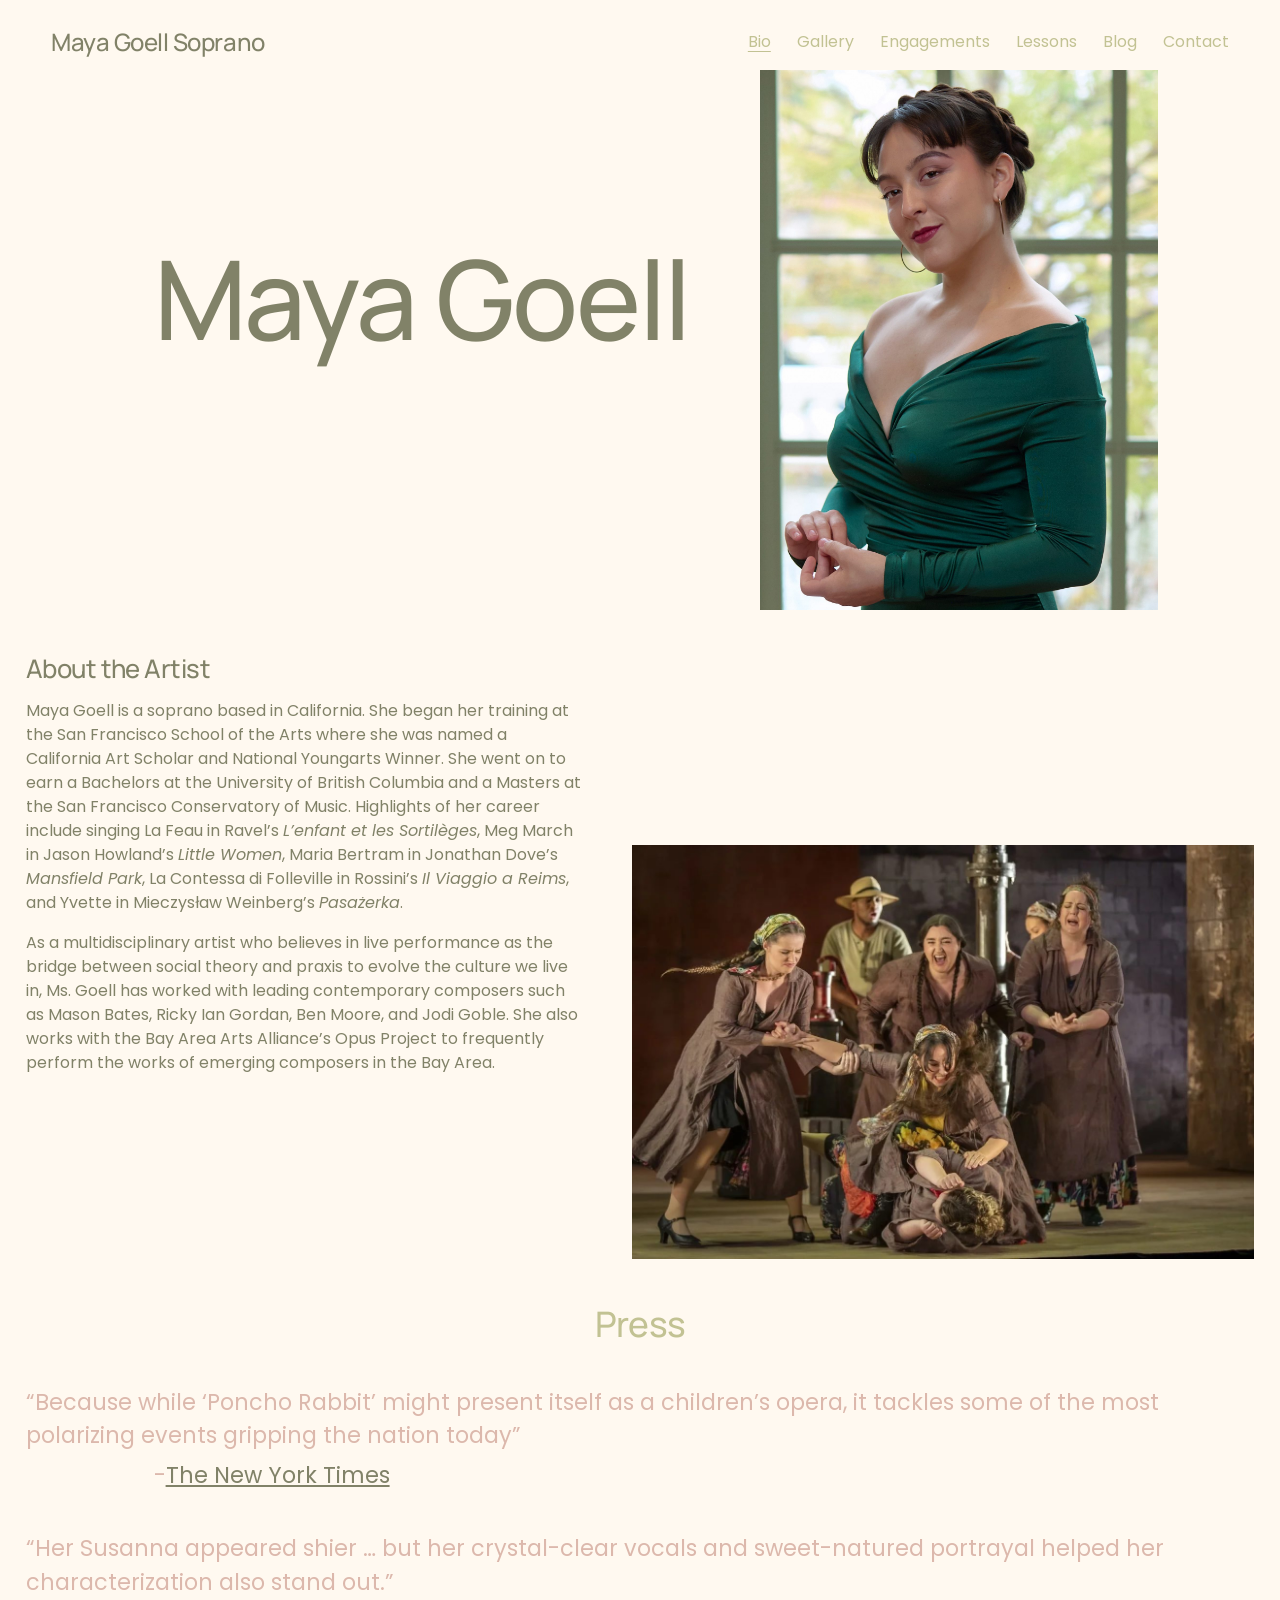
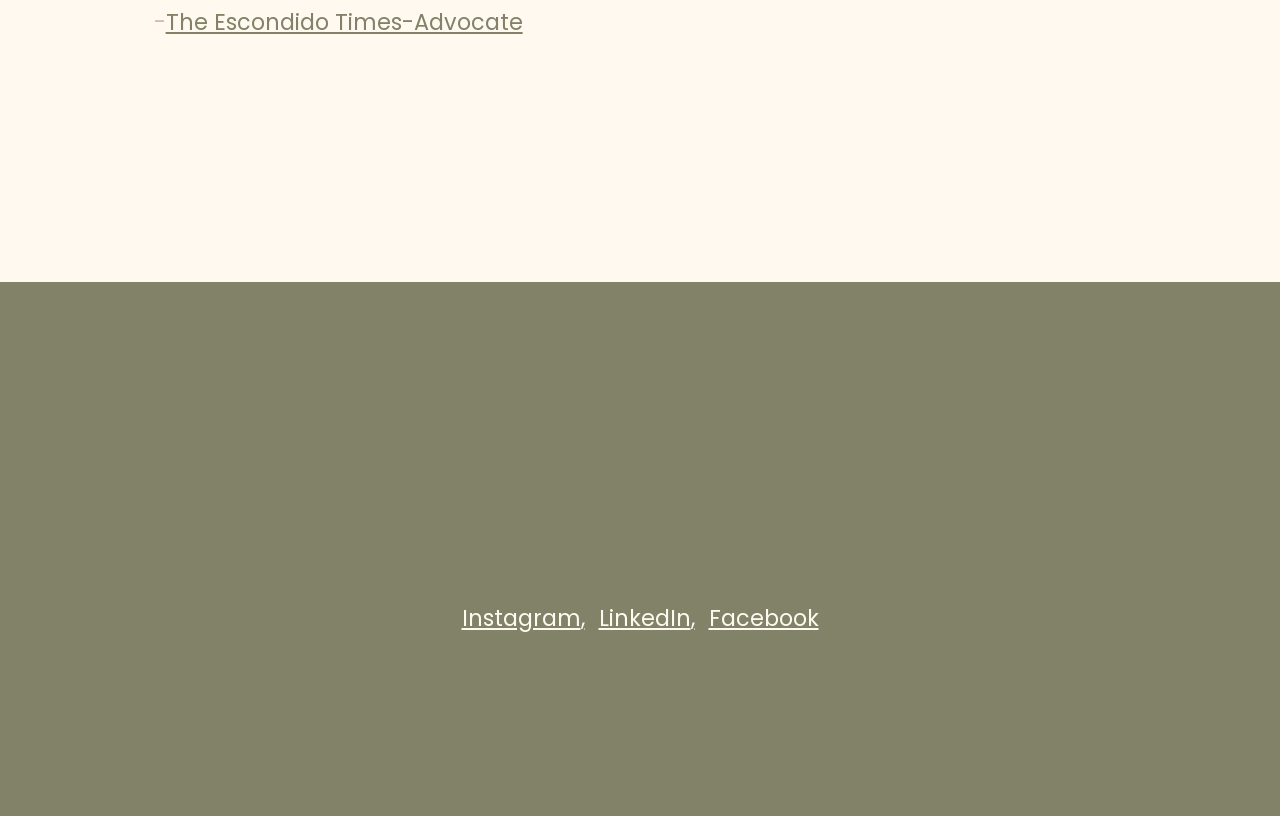
==== index.html @ 42eb92b5 "Round 5: cache-buster 1794764981 (gallery: original YouTube embed form)" ====
<!DOCTYPE html>
<html lang="en">
<head>
<meta charset="utf-8">
<meta name="viewport" content="width=device-width, initial-scale=1">
<title>Maya Goell Soprano</title>
<!-- The ?t= number is a cache-buster: bump it on every publish so
     browsers fetch the fresh stylesheet instead of a stale copy. -->
<link rel="preconnect" href="https://fonts.googleapis.com">
<link rel="preconnect" href="https://fonts.gstatic.com" crossorigin>
<link href="https://fonts.googleapis.com/css2?family=Manrope:wght@500;700&family=Poppins:wght@400;500;700&display=swap" rel="stylesheet">
<!-- Animations, step one of two: this script runs before
     anything on the page paints and flags the page as
     "JavaScript is on". That flag is what lets style.css start
     the .reveal blocks hidden (see the Motion section there);
     without JavaScript the flag never appears and every block
     simply shows, so nothing can be left invisible. Step two
     is animations.js, loaded below, which watches the blocks
     and reveals each as it scrolls into view. The setTimeout
     is a safety net: if animations.js ever fails to load, the
     flag comes back off and the page shows plainly instead of
     staying hidden. -->
<script>
document.documentElement.classList.add("js-reveal");
setTimeout(function () {
  if (!window.mayaRevealReady) {
    document.documentElement.classList.remove("js-reveal");
  }
}, 2000);
</script>
<link rel="stylesheet" href="style.css?t=1794764981">
<script src="animations.js?t=1794764981" defer></script>
</head>
<body>

<!-- Header and nav are repeated in every page file on purpose:
     with plain static hosting there is no template engine, and
     copy-paste keeps the site build-free and easy to read. -->
<!-- The hdr-bold class marks the pages whose header on the
     original carries its "white-bold" theme: on those pages
     the nav links are the theme's pale sage while the title
     stays olive. style.css keys the sage nav off this class;
     see "Header colors, per page" there for the theme values
     quoted from the original's own stylesheet. -->
<header class="hdr-bold">
  <div class="site-title"><a href="index.html">Maya Goell Soprano</a></div>
  <!-- Mobile menu button: only shown with JavaScript on, at
       phone widths (see "Mobile navigation" in style.css). -->
  <button type="button" class="nav-toggle" aria-expanded="false" aria-label="Menu">
    <span></span><span></span><span></span>
  </button>
  <nav>
    <a href="index.html" class="active">Bio</a>
    <a href="gallery.html">Gallery</a>
    <a href="engagements.html">Engagements</a>
    <a href="lessons.html">Lessons</a>
    <a href="blog.html">Blog</a>
    <a href="contact.html">Contact</a>
  </nav>
</header>

<main class="wrap page-bio">

  <!-- Hero, arranged like the original: the name very large on
       ONE line at desktop width, centered in the left column,
       the portrait at the right. There is deliberately no
       <br> in the name: the original renders it on one line,
       and on narrow screens it wraps on its own. -->
  <div class="side-by-side bio-hero reveal">
    <h1 class="hero-name side-main">Maya Goell</h1>
    <img class="side-photo" src="assets/img/headshot-park.jpg" alt="Maya Goell">
  </div>

  <!-- About, also side by side like the original: bio text in
       the left column, the stage photo in the right column. -->
  <h2 class="about-heading reveal">About the Artist</h2>
  <!-- .about-row carries this row's measured proportions from
       style.css: a narrower text column and a wider photo
       than the shared side-by-side layout gives. -->
  <div class="side-by-side about-row">
    <div class="side-main about-text">
      <p class="reveal">Maya Goell is a soprano based in California. She began her training at the San Francisco School of the Arts where she was named a California Art Scholar and National Youngarts Winner. She went on to earn a Bachelors at the University of British Columbia and a Masters at the San Francisco Conservatory of Music. Highlights of her career include singing La Feau in Ravel&rsquo;s <em>L&rsquo;enfant et les Sortil&egrave;ges</em>, Meg March in Jason Howland&rsquo;s <em>Little Women</em>, Maria Bertram in Jonathan Dove&rsquo;s <em>Mansfield Park</em>, La Contessa di Folleville in Rossini&rsquo;s <em>Il Viaggio a Reims</em>, and Yvette in Mieczys&#322;aw Weinberg&rsquo;s <em>Pasa&#380;erka</em>.</p>
      <p class="reveal">As a multidisciplinary artist who believes in live performance as the bridge between social theory and praxis to evolve the culture we live in, Ms. Goell has worked with leading contemporary composers such as Mason Bates, Ricky Ian Gordan, Ben Moore, and Jodi Goble. She also works with the Bay Area Arts Alliance&rsquo;s Opus Project to frequently perform the works of emerging composers in the Bay Area.</p>
    </div>
    <img class="side-photo about-photo reveal" src="assets/img/au-secours.jpg" alt="Maya Goell performing on stage">
  </div>

  <h2 class="press-heading reveal">Press</h2>

  <blockquote class="reveal">&ldquo;Because while &lsquo;Poncho Rabbit&rsquo; might present itself as a children&rsquo;s opera, it tackles some of the most polarizing events gripping the nation today&rdquo;</blockquote>
  <!-- The attributions on the original start with a plain
       hyphen, no space (checked in its markup: "-The New York
       Times"), and sit indented past the quote; the indent is
       the .press-source margin in style.css. -->
  <p class="press-source reveal">-<a href="https://www.nytimes.com/2026/02/02/arts/music/pancho-rabbit-and-the-coyote-children-opera.html">The New York Times</a></p>

  <blockquote class="reveal">&ldquo;Her Susanna appeared shier &hellip; but her crystal-clear vocals and sweet-natured portrayal helped her characterization also stand out.&rdquo;</blockquote>
  <p class="press-source reveal">-<a href="https://www.times-advocate.com/articles/the-marriage-of-figaro-a-review/">The Escondido Times-Advocate</a></p>

</main>

<footer>
  <a href="https://www.instagram.com/maya_goell_/">Instagram</a>
  <a href="https://www.linkedin.com/company/squarespace">LinkedIn</a>
  <a href="https://www.facebook.com/maya.goell">Facebook</a>
</footer>

</body>
</html>
---- style.css ----
/* ============================================================
   Maya Goell Soprano - one shared stylesheet for every page.
   Plain CSS only: no frameworks, no build step. Edit a rule
   here and it changes on all pages at once, which is WHY all
   styling lives in this single file instead of per-page.

   The look is matched to the original Squarespace site:
   same two fonts (Manrope for headings, Poppins for text),
   same warm cream background, same muted olive for headings
   and links, same soft peach for body text, and an olive
   footer band. The exact colors were read from the original
   site's own palette settings, so this file uses those same
   values instead of close guesses.
   ============================================================ */

/* Simple reset so spacing behaves the same in every browser. */
* { margin: 0; padding: 0; box-sizing: border-box; }

body {
  /* Poppins is the original site's text font, regular weight,
     with its 1.5 line height. */
  font-family: "Poppins", Helvetica, Arial, sans-serif;
  font-weight: 400;
  line-height: 1.5;
  /* The original's palette names this soft peach as its "black",
     so body text really is peach on cream over there. We use the
     same pairing so the remake feels like the same site. */
  color: #DCB8AC;
  /* Warm cream, the original site's background color. */
  background: #FFF9F0;
}

/* Page column: the original is a wide, airy layout. Measured
   on the rendered original at desktop width, its content
   starts about 222px from the left edge and the inner column
   runs about 1470px wide, so the column here is 1550px with a
   slim 2vw gutter inside it: at 1919px wide that lands the
   content's left edge at 222px, matching the measurement.
   (An earlier pass used 1450px with a 4vw gutter, which put
   the content about 80px too far right.) On small screens the
   gutter goes back up so text never hugs the edge. */
.wrap { max-width: 1550px; margin: 0 auto; padding: 0 2vw; }
@media (max-width: 800px) {
  .wrap { padding: 0 5vw; }
}

/* ---------- Header / navigation ---------- */
/* The original header is a full-width bar: site title on the
   left, navigation on the right, cream background. It stays
   pinned to the top of the screen when scrolling, which is
   what position: sticky gives us here in plain CSS. */
header {
  position: sticky;
  top: 0;
  z-index: 10;
  display: flex;
  align-items: center;
  justify-content: space-between;
  flex-wrap: wrap;
  gap: 10px 24px;
  padding: 24px 4vw;
  background: #FFF9F0;
  /* No shadow and no border under the bar: the original's
     header sits flat on the page (a round-4 comparison caught
     the faint shadow line this rule used to draw and flagged
     it as a difference). The background still eases as the
     header settles into its solid bar on scroll (see "Header
     colors, per page" below and the Motion section at the
     bottom), and the vertical padding eases too, because the
     scrolled bar is a little shorter than the at-top one. */
  transition: background-color 0.3s ease, padding 0.3s ease;
}

.site-title {
  /* Site title uses the heading font on the original too,
     at 1.5rem in the accent olive. */
  font-family: "Manrope", Helvetica, Arial, sans-serif;
  font-weight: 500;
  font-size: 1.5rem;
  letter-spacing: -0.02em;
}
.site-title a {
  color: #818268;
  text-decoration: none;
  /* Eases between the header's states (over the Contact
     photo, into that page's pink scrolled bar) instead of
     snapping; see "Header colors, per page" further down. */
  transition: color 0.3s ease;
}

nav { display: flex; flex-wrap: wrap; gap: 6px 26px; }
nav a {
  color: #818268;
  text-decoration: none;
  font-size: 1rem;
  /* Gentle color ease on hover, like the original's soft
     transitions (see the Motion section at the bottom). */
  transition: color 0.25s ease;
}
/* The original underlines the nav item for the page you are on,
   so the .active link in each page's nav gets the underline. */
nav a:hover, nav a.active { text-decoration: underline; text-underline-offset: 4px; }
nav a:hover { color: #6F6E57; }

/* ---------- Mobile navigation ----------
   The original is Squarespace 7.1, which collapses its nav
   behind a hamburger button at phone widths. Ours does the
   same below 800px, in the site's usual pattern: the motion
   is a CSS transition and JavaScript (animations.js) only
   flips a class. The details that matter:
   - The button is shown ONLY under .js-reveal, the flag the
     head script sets when JavaScript is running. With
     JavaScript off there is no dead button, and the hidden
     state below never applies either, so the nav simply
     shows its links stacked under the title (the header's
     flex-wrap already does that) instead of hiding them
     behind a button that cannot work.
   - The closed panel is max-height: 0 with visibility:
     hidden, not display: none, so opening and closing can
     actually transition, and the hidden links stay out of
     the tab order while closed.
   - The header's row gap is zeroed at this width so the
     closed (zero-height) panel leaves no phantom gap under
     the title; the open panel makes its own air with padding. */
.nav-toggle { display: none; }
@media (max-width: 800px) {
  header { row-gap: 0; }
  .js-reveal .nav-toggle {
    display: block;
    background: none;
    border: 0;
    cursor: pointer;
    padding: 8px;
  }
  /* The hamburger's three lines, drawn in the header's own
     text color: olive on the cream pages, cream over the
     Contact photo (and still cream on Contact's pink
     scrolled bar, where the title is white too). */
  .nav-toggle span {
    display: block;
    width: 26px;
    height: 2px;
    background: #818268;
    margin: 5px 0;
  }
  header.hdr-dark .nav-toggle span { background: #FFF9F0; }
  /* When the menu is open the three lines become an x, like
     the original's menu button: the outer lines slide to the
     middle line's place and rotate, the middle one fades.
     The spans are 2px tall with 5px margins, so their centers
     sit 7px apart; 7px is the slide that stacks them. */
  .nav-toggle span { transition: transform 0.3s ease, opacity 0.3s ease; }
  header.nav-open .nav-toggle span:nth-child(1) { transform: translateY(7px) rotate(45deg); }
  header.nav-open .nav-toggle span:nth-child(2) { opacity: 0; }
  header.nav-open .nav-toggle span:nth-child(3) { transform: translateY(-7px) rotate(-45deg); }
  .js-reveal header nav {
    flex-basis: 100%;
    flex-direction: column;
    flex-wrap: nowrap;
    gap: 14px;
    max-height: 0;
    overflow: hidden;
    opacity: 0;
    visibility: hidden;
    padding: 0 4px;
    transition: max-height 0.35s ease, opacity 0.3s ease,
      visibility 0.35s ease, padding 0.35s ease;
  }
  /* The open panel gets a solid background of its own: on the
     cream pages the header bar behind it may still be
     transparent (the .js-reveal start state), and on Contact
     the panel drops over the hero photo, where the original's
     menu is a solid dark overlay. Once Contact has scrolled,
     the panel matches its pink bar instead. */
  .js-reveal header.nav-open nav {
    max-height: 360px;
    opacity: 1;
    visibility: visible;
    padding: 16px 4px 12px;
    background: #FFF9F0;
    box-shadow: 0 10px 16px rgba(0, 0, 0, 0.10);
  }
  .js-reveal header.hdr-dark.nav-open nav { background: rgba(42, 20, 11, 0.96); box-shadow: none; }
  .js-reveal header.hdr-dark.scrolled.nav-open nav { background: #DCB8AC; }
}

/* ---------- General content ---------- */
main { padding: 56px 0 72px; }

/* Headings: Manrope medium, tight letter spacing, olive.
   Sizes are the original's own scale (H1 4rem down to H4 1.6rem). */
h1, h2, h3, h4 {
  font-family: "Manrope", Helvetica, Arial, sans-serif;
  font-weight: 500;
  letter-spacing: -0.02em;
  line-height: 1.2;
  color: #818268;
}
h1 { font-size: 4rem; margin-bottom: 24px; }
h2 { font-size: 2.8rem; margin: 44px 0 14px; }
h3 { font-size: 2.2rem; margin: 34px 0 10px; }
h4 { font-size: 1.6rem; margin: 26px 0 8px; }

/* On phones the original scales its headings down too;
   these smaller sizes keep the same proportions. (The
   classed headings whose sizes live in their own rules
   further down, post titles and card titles and the like,
   get their phone and tablet steps in the "Responsive type
   steps" section near the end of this file, placed after
   the rules they step down from, because at equal
   specificity the later rule wins.) */
@media (max-width: 640px) {
  h1 { font-size: 2.5rem; }
  h2 { font-size: 2rem; }
  h3 { font-size: 1.7rem; }
  h4 { font-size: 1.4rem; }
}

p { margin-bottom: 16px; }

/* Links inside text are the same olive as the headings,
   underlined so they read as links inside peach body text. */
a { color: #818268; }

img { max-width: 100%; height: auto; display: block; }

/* Big photo at the top of a page (headshot, lesson hero...). */
.hero-img { margin: 0 auto 32px; }

/* Centered lead line under a heading, like "Come see me do things!"
   On the original that line is a plain paragraph under the title:
   normal text size, in the peach body color, centered. */
.lede {
  text-align: center;
  font-size: 1rem;
  color: #DCB8AC;
  margin-bottom: 32px;
}

/* ---------- Side-by-side rows ---------- */
/* Several pages on the original put a photo and text next to
   each other instead of stacked (the Bio hero and About rows,
   the Lessons intro, the Contact row). One flex row class does
   all of them: text grows to fill, the photo keeps its width.
   On narrow screens the row stacks, photo after text. */
.side-by-side {
  display: flex;
  gap: 48px;
  align-items: flex-start;
  margin-bottom: 40px;
}
.side-by-side .side-main { flex: 1; }
.side-by-side .side-photo { flex: none; width: 42%; }
@media (max-width: 800px) {
  .side-by-side { flex-direction: column; }
  .side-by-side .side-photo { width: 100%; }
}

/* Bio page hero: the name at the left, the portrait at the
   right, as on the original. */
.bio-hero { align-items: center; }
/* The name on the original is "scaled text": its block in
   the fluid grid starts about 350px across a 1919px window
   and runs about 540px wide, and the text is scaled to fill
   that block on one line. Measured against the font itself,
   "Maya Goell" in Manrope reaches 540px at about 110px type,
   so 6.875rem is the size. The portrait there is about 398px
   wide, ending about 1598px across, and the name starts
   about 148px below the photo's top (a centered arrangement
   sat about 60px too low in a visual comparison). The
   desktop row below lands all three: the left padding puts
   the name's start at 350, space-between pushes the photo
   out to the right padding edge at 1598, and the name takes
   its 148px top margin. Fixed CSS cannot follow the
   original's fluid grid at every width, so this geometry is
   pinned at 1200px and wider; below that, the centered
   arrangement above carries on. */
.hero-name { font-size: 6.25rem; line-height: 1.2; margin: 0; text-align: center; }
.bio-hero .side-photo { width: 390px; }
@media (min-width: 1200px) {
  .bio-hero { align-items: flex-start; justify-content: space-between; padding: 0 96px 0 128px; }
  .bio-hero .hero-name { flex: none; font-size: 6.875rem; text-align: left; margin-top: 148px; }
  /* The photo rides 14px higher than the row's top edge: a
     round-4 comparison measured it starting about 14px lower
     on the page than the original's portrait (whose top sits
     about 70px down the window), while the name beside it
     already landed right, so the photo alone moves. */
  .bio-hero .side-photo { width: 398px; margin-top: -14px; }
}
/* On narrow screens the original wraps the name to two
   lines. The measure does it: at 3.5rem the full name is
   about 275px wide (again measured against the font), so a
   270px measure breaks it after "Maya", and each word (about
   136 and 129px) sits comfortably on its own line. */
@media (max-width: 800px) {
  .hero-name { font-size: 3.5rem; max-width: 270px; margin: 0 auto; }
  .bio-hero .side-photo { width: 100%; }
}

/* ---------- Press quotes on the Bio page ---------- */
/* On the original the press quotes are NOT display type: they
   are ordinary body text set one step larger, Poppins at
   1.4rem in the dusty rose body color, inside a left-aligned
   block like the rest of the page's text. Each attribution is
   another 1.4rem paragraph right under its quote: rose text,
   with the publication name as an inline link in the same
   paragraph. (An earlier pass set the quotes big, centered,
   and in the heading font; the fidelity pass measured the
   original's own Squarespace CSS and corrected that, so these
   rules now carry the measured values.) */
blockquote {
  font-family: "Poppins", Helvetica, Arial, sans-serif;
  font-weight: 400;
  font-size: 1.4rem;
  line-height: 1.5;
  color: #DCB8AC;
  text-align: left;
  margin: 40px 0 6px;
}
.press-source { font-size: 1.4rem; color: #DCB8AC; text-align: left; margin-bottom: 32px; }
/* On the rendered original each attribution is INDENTED well
   past its quote (the quote starts at the column's left edge,
   the attribution about 128px further right; in the original's
   markup the indent is literal spaces inside the text, which
   its pre-wrap setting renders). A left margin is the cleaner
   equivalent here. Desktop only: on a phone the indent would
   eat the line. */
@media (min-width: 801px) {
  .press-source { margin-left: 128px; }
}
/* The quote block itself is capped: on the rendered original
   the first quote's opening line ends about 1550px across a
   1919px window, about 1330px from the column's left edge,
   while uncapped ours ran about 100px wider and wrapped a
   word later. The cap gives the quotes the original's
   measure, so they wrap where it wraps. */
@media (min-width: 801px) {
  blockquote { max-width: 1330px; }
}

/* ---------- Gallery ---------- */
/* Centered page headings, like the original's "Photo Gallery"
   and "Video Gallery" section titles. */
.center { text-align: center; }

/* The original shows the photos large, in two columns, at
   their natural shapes (some portrait, some landscape): a
   masonry section, which places each next photo in whichever
   column is currently SHORTEST, so reading across the rows
   the photos stay in page order (1 and 2 across the top,
   then 3 and 4, and so on). An earlier pass used CSS columns
   here, which fill one column all the way down before
   starting the next: no photo was ever cropped (there is no
   crop anywhere in this layout), but the visual order came
   out scrambled against the original, whose 2nd photo sits
   beside the 1st, not at the top of a far column. Two
   explicit column containers fix the arrangement for good.
   The photos are near-equal in height (all about 1.5:1, one
   about 1.25:1), so a shortest-column masonry works out to
   a strict alternation: odd-numbered photos in the left
   column, even-numbered in the right, which is the
   distribution written into gallery.html. */
.gallery-grid {
  display: flex;
  gap: 20px;
  /* The original breathes between its heading and the photos:
     measured on the rendered page, the first photo row starts
     about 280px below the heading. 14.5vmax is that gap at
     desktop width, and it shrinks with the screen the way the
     original's own vmax section spacing does. A later
     comparison found the photos still sitting about 35px too
     high, so 35px rides on top of the vmax gap. */
  margin-top: calc(14.5vmax + 35px);
}
.gallery-col { flex: 1; }
.gallery-col img { width: 100%; margin-bottom: 20px; }
/* On phones and small tablets the two columns stack into
   one, and the photos read in the original's own 1-to-12
   order there too. The trick: at this width the column
   wrappers become display: contents, which dissolves them
   as boxes, so the twelve photos become direct flex items
   of the one-column grid; each photo carries its true
   position in an --o custom property written in
   gallery.html, and the order rule below deals them back
   into sequence. Desktop never sees any of this (the
   wrappers are real columns there and order has nothing to
   act on). The photos' bottom margins switch off in the
   stack because the grid's own 20px gap takes over the
   spacing; leaving both would double it. The breakpoint is
   768px, the original's own stacking width, so a tablet
   there shows the single column like the original instead
   of the two shrunken desktop columns. */
@media (max-width: 768px) {
  .gallery-grid { flex-direction: column; }
  .gallery-col { display: contents; }
  .gallery-grid img { order: var(--o, 0); margin-bottom: 0; }
}

/* The Gallery page clips horizontal overflow at the page
   level. WHY: the video row below breaks out to 100vw, and
   100vw includes the width of a classic scrollbar, so on
   systems that have one the row reaches a few pixels past
   the layout edge and the page grows a horizontal scrollbar
   (only this page has a 100vw element, so only it showed
   one). overflow-x: clip trims that sliver without creating
   a scroll container of its own, which, unlike hidden, does
   not break the sticky header. The class is on this page's
   <html> and <body>; other pages do not carry it. */
html.gallery-page, body.gallery-page { overflow-x: clip; }

/* The two performance videos sit side by side under the
   photos, and on the original they run EDGE TO EDGE, the full
   width of the window (about 940px each at desktop), not
   inside the content column. The width/margin pair below is
   the standard breakout: stretch the row to the window's full
   width, then pull it back by half the difference so it stays
   centered on the column it broke out of. The bottom margin
   leaves the original's roughly 140px of cream between the
   videos and the footer (7vmax at desktop width). The top
   margin is the same kind of air at the other end: on the
   original about 140px of cream sits between the "Video
   Gallery" heading and the videos, where ours left only
   the heading's own small bottom margin, about 25px
   (round-5 comparison), so 115px rides on top of it. */
.video-grid {
  display: grid;
  grid-template-columns: 1fr 1fr;
  gap: 20px;
  width: 100vw;
  margin-left: calc(50% - 50vw);
  margin-top: 115px;
  margin-bottom: 7vmax;
}
@media (max-width: 768px) {
  .video-grid { grid-template-columns: 1fr; }
}
/* Each video sits in a frame with the shape the original
   RENDERS: a round-4 comparison measured the original's
   videos at about 948 by 536px on the page, true 16:9 with
   the ordinary YouTube player inside, so the frame is 16/9
   and the iframe simply fills it. (An earlier pass set the
   frame to 940/355 and center-cropped the picture, trusting
   the original's markup grid areas over its rendered page;
   the rendered page won, as it keeps doing.) The .reveal
   class sits on the frame, not the iframe, so the reveal's
   transform never fights the iframe's own layout. */
.video-frame { position: relative; aspect-ratio: 16 / 9; }
.video-frame iframe {
  position: absolute;
  inset: 0;
  width: 100%;
  height: 100%;
  border: 0;
}

/* ---------- Blog ---------- */
/* The Blog landing page is an index of cards, like the original:
   featured photo at the left (about 550px), then the date, the
   title in dusty rose, and an underlined Read More link. */
.blog-card {
  display: flex;
  gap: 40px;
  /* The original centers the text vertically against the photo. */
  align-items: center;
  margin-bottom: 56px;
}
/* On the rendered original the card's text starts about
   895px across a 1919px window, with the photo starting at
   about 260 (see the page inset below): a gap of about 80px.
   (An earlier pass used 110px, read from the original's grid;
   the rendered measurement wins.) The text column also gets
   its measure here: at the original's title size, the first
   card's title is about 593px of type and the second card's
   title plus " [Summer" is about 728px (both measured
   against the font), so a 640px cap keeps the first title on
   one line while the second still wraps after "More",
   exactly as the original's does. */
@media (min-width: 801px) {
  .blog-card { gap: 80px; }
  .blog-card > div { max-width: 640px; }
}
/* The blog index keeps its own left inset on the original:
   the card photos start about 260px across a 1919px window,
   inside the site-wide 222px edge, and the first card sits
   about 20px lower than the shared column's top. A page
   class on <main> carries both; its selector outranks .wrap,
   which would otherwise win the padding. */
@media (min-width: 801px) {
  main.page-blog { padding-left: calc(2vw + 38px); padding-top: 20px; }
}
/* The photo is wrapped in a link, and the LINK is the flex
   item, not the photo: without flex: none on it, the link
   shrinks to make room for a long title and takes the photo
   down with it (the second card's photo rendered narrower
   than the first for exactly this reason). Pinning the link
   keeps both card photos the same width. */
.blog-card > a { flex: none; }
/* Both cards' text blocks are left-aligned on the original;
   saying so outright keeps a stray inherited alignment from
   ever centering one of them. */
.blog-card > div { text-align: left; }
/* The original crops each card photo to a square (its blog
   setting is a 1:1 image shape), whatever the photo's own shape,
   so aspect-ratio plus object-fit cover does the same crop here.
   555px is the width the rendered original shows. */
.blog-card img { flex: none; width: 555px; aspect-ratio: 1 / 1; object-fit: cover; }
/* The date line on the original is the peach body color, not
   olive: its blog settings color the date line as plain text. */
.blog-card .card-date { color: #DCB8AC; margin-bottom: 8px; }
/* Card titles take the original's FLUID size, not the flat
   desktop cap: its formula tops out at about 47.5px at
   desktop width for a heading of this size (the flat 2.8rem
   shared heading size is 44.8px), and a round-4 comparison
   caught the difference as titles ending about 40px early.
   At this size the first card's title still fits its line
   and the second still wraps after "More" (see the measure
   math in the card rules above). */
.blog-card .card-title { margin: 0 0 12px; font-size: 2.97rem; }
.blog-card .card-title a { color: #DCB8AC; text-decoration: none; }
/* Read More sits well below its title on the original, about
   50 to 60px under it, not the 20px the shared paragraph
   rhythm gives. The extra margin lives on the link itself
   (made inline-block so the margin counts), and because the
   card centers its text block against the photo, the taller
   block also lifts the date line the few pixels a round-4
   comparison found it low by. */
.blog-card .read-more { display: inline-block; text-decoration: underline; margin-top: 40px; }
@media (max-width: 800px) {
  .blog-card { flex-direction: column; }
  .blog-card img { width: 100%; }
}

/* A single post on its own page. The original sets a post in
   a column about 900px wide at desktop (a round-4 comparison
   measured its text running about 500 to 1400px across a
   1919px window, where our earlier 60% measure ran about 30
   to 50px narrower on each side), centered, with the text
   itself centered too; the title and the date/author line
   use the peach body color there, not olive. On the RENDERED
   original the date/author line sits ABOVE the title (a
   round-5 comparison caught ours sitting below it, which
   also floated the title some 85px too high on the page;
   the original's markup order says otherwise, and rendered
   wins). The spacing below reproduces the rendered stack:
   the post starts a little lower (the 48px top margin),
   the date line sits close above the title (14px), and a
   wide gap of about 88px follows the title before the body.
   The post title is a full fluid heading: about 68.5px at
   desktop width by the original's formula, not the flat
   64px of the shared h1. Section heads inside a post are
   bold text, not headings: in the Fall post each stands on
   its own centered line above its paragraph (a <br> pair
   does that in the page), in the Summer post they stand
   alone as their own paragraphs. */
.post { width: 900px; max-width: 100%; margin: 48px auto 64px; text-align: center; }
@media (max-width: 800px) {
  .post { width: auto; }
}
.post h1 { color: #DCB8AC; font-size: 4.28rem; margin-bottom: 88px; }
.post-date { color: #DCB8AC; text-align: center; margin-bottom: 14px; }
/* The Summer 2026 post is written entirely in the accent olive
   on the original (every paragraph carries that color), unlike
   the Fall post's peach. This class carries that one-off. */
.post-accent { color: #818268; }
.post img { margin: 24px auto; }
/* The Fall post's Figaro photo hangs well below the text
   above it on the original, about 100px of air where the
   shared 24px rhythm leaves about 25px (round-5
   comparison). The class is on that one photo only; the
   Summer post's photo keeps the shared rhythm, which the
   same comparison left alone. */
.post img.img-gap { margin-top: 100px; }

/* A paragraph inside a post that stays left-aligned while
   the rest of the post centers: the Summer post's two
   outbound links sit in paragraphs like this on the
   original, plain underlined text links (not buttons), at
   the column's left edge. */
.post-link-left { text-align: left; }

/* The author line at the foot of a post: on the original a
   small round avatar (her Squarespace account picture, a
   blue tile with a white M, served at 50px in a circle)
   sits at the post column's left edge with her name under
   it, the whole thing linking to her author archive; here
   it links to the blog index, our equivalent. The block
   keeps the peach color even inside the Summer post, whose
   paragraphs are olive: on the original the author block
   sits outside the colored text and keeps the plain color. */
.post-author { text-align: left; margin: 48px 0 8px; color: #DCB8AC; }
.post-author a {
  display: inline-flex;
  flex-direction: column;
  align-items: flex-start;
  gap: 16px;
  text-decoration: none;
  color: #DCB8AC;
  font-size: 0.9rem;
}
.post .post-author-avatar {
  width: 50px;
  height: 50px;
  border-radius: 50%;
  margin: 0;
}

/* The two post pages clip horizontal overflow at the page
   level, for the same reason the Gallery page does (see
   its rule above): the pagination row below breaks out to
   100vw, and 100vw includes a classic scrollbar's width.
   The class is on these pages' <html> and <body>. */
html.post-page, body.post-page { overflow-x: clip; }

/* At the foot of a post the original shows the other post's
   title as a big link (its prev/next pagination), aligned
   to the side it points: the next post's link hugs the
   right edge with its arrow after the title, the previous
   post's hugs the left with the arrow first. The row spans
   nearly the whole WINDOW on the original, not the post
   column and not even the content column: a round-5
   comparison measured the Fall next link ending about
   1850px across a 1919px window and the Summer previous
   link starting about 40px, where ours, sitting in the
   shared column, stopped some 180px short on each side.
   So the row uses the same breakout as the Gallery videos
   (stretch to 100vw, pull back by half the difference),
   with side padding standing in for the original's small
   insets from the window's edges. */
.post-pagination {
  text-align: center;
  margin: 8px 0 64px;
  width: 100vw;
  margin-left: calc(50% - 50vw);
  padding: 0 55px;
}
.post-pagination.pagination-next { text-align: right; }
.post-pagination.pagination-prev { text-align: left; }
.post-pagination .pag-arrow { font-style: normal; }
.post-pagination.pagination-next .pag-arrow { margin-left: 18px; }
.post-pagination.pagination-prev .pag-arrow { margin-right: 18px; }
.post-pagination a {
  font-family: "Manrope", Helvetica, Arial, sans-serif;
  font-weight: 500;
  font-size: 2.8rem;
  letter-spacing: -0.02em;
  color: #DCB8AC;
  text-decoration: none;
}

/* ---------- Lessons FAQ ---------- */
/* On the original the FAQ heading and its questions are small:
   the questions are ordinary text size, just bold, not big
   headings. */
/* The FAQ heading on the original is its smallest heading size
   (1.6rem) set bold; the questions AND the answers are all in
   the accent olive there, so the .faq wrapper colors the whole
   block olive and the answers inherit it. */
.faq-heading { font-size: 1.6rem; font-weight: 700; }
.faq { color: #818268; }
.faq-q { font-weight: 700; color: #818268; margin: 20px 0 6px; }
/* The FAQ column is narrower than the page on the original:
   its answers end about 1540px across a 1919px window where
   the block starts at this page's 285px inset, a measure of
   about 1255px. Uncapped, ours ran the full column width and
   the long answers stretched past even that. (A round-4 pass
   capped the column at 955px, trusting a reading that put
   the answers' end at 1240px; the round-5 comparison
   measured the rendered original's answers ending at about
   1540px, so the cap is 1255px now. Rendered wins.) */
@media (min-width: 801px) {
  .faq { max-width: 1255px; }
}

/* ---------- Contact hero ---------- */
/* The Contact page opens with the opera-house photo running
   edge to edge, with the heading and intro text laid over it
   in white, as on the original. The page's <main> drops its
   top padding (the .flush-top class) so the photo touches the
   header bar. */
.flush-top { padding-top: 0; }
.contact-hero {
  position: relative;
  margin-bottom: 56px;
  /* The photo's own average tone, as a fallback background.
     WHY: the heading over this photo is white and the header
     above it is cream text; if the photo is ever slow, blocked
     or still fading in, a bare section would show the page's
     cream through and both texts would vanish into it (a
     visual comparison caught exactly that). With the dark
     tone behind it, the section always reads as a dark band
     and the white text stays legible, photo or no photo. */
  background: #2A140B;
}
.contact-hero img { width: 100%; height: 480px; object-fit: cover; }
.contact-hero-text {
  position: absolute;
  inset: 0;
  display: flex;
  flex-direction: column;
  align-items: center;
  justify-content: center;
  text-align: center;
  padding: 0 20px;
  /* A soft shadow keeps the white text readable over the photo. */
  text-shadow: 0 1px 12px rgba(0, 0, 0, 0.45);
}
.contact-hero-text h1 { color: #FFF9F0; margin-bottom: 12px; }
.contact-hero-text p { color: #FFF9F0; max-width: 640px; }
/* At desktop width the original's hero text is bigger and
   sits lower than the centered arrangement above. Its
   heading is a full fluid h1: the original's fluid formula
   caps it at about 70px at 1919px wide. Its intro line is
   the original's "large text" style (about 23px there) in a
   block about 1248px wide, where the line wraps after
   "hear": at 23px the text up to "hear" measures about
   1170px and the next word would carry it past the block,
   so the measure here is 1200px, the width that reproduces
   that wrap. And the whole block sits lower than centered:
   at desktop width the text starts 225px down the 480px
   hero (215px got it close; a round-4 comparison found the
   heading still about 10px high and the last 10px were
   added). At tablet width the
   heading and intro step down toward the original's fluid
   sizes there (about 44px and 20px at 768px), keeping the
   wide measure so the intro wraps to the same few lines as
   the original's instead of the extra lines a 640px cap
   forced. */
@media (min-width: 801px) {
  .contact-hero-text { justify-content: flex-start; padding-top: 225px; }
  .contact-hero-text h1 { font-size: 4.375rem; }
  .contact-hero-text p { font-size: 1.45rem; max-width: 1200px; }
}
@media (min-width: 641px) and (max-width: 800px) {
  .contact-hero-text h1 { font-size: 2.75rem; }
  .contact-hero-text p { font-size: 1.23rem; max-width: 1200px; }
}

/* Buttons on the original are outline style: a thin (1px) olive
   border and olive text on transparent background, filling with
   olive on hover. Its button settings give the padding (1rem by
   1.3rem). The corners: the settings file claims a 6.4px radius,
   but the RENDERED buttons on the original (the Lessons trial
   button, the Contact submit) read near-sharp, and an earlier
   pass with 6.4px looked visibly rounder than the original
   side by side. Rendered wins over the settings value, so the
   radius here is a near-sharp 2px, applied to every button on
   the site so they all agree. */
.button {
  display: inline-block;
  border: 1px solid #818268;
  padding: 1rem 1.3rem;
  border-radius: 2px;
  color: #818268;
  text-decoration: none;
  margin: 6px 0 14px;
  /* The fill fades in on hover instead of snapping, matching
     the original's gentle hover feel. */
  transition: background-color 0.3s ease, color 0.3s ease;
}
.button:hover { background: #818268; color: #FFF9F0; }

/* ---------- Contact form ---------- */
/* The form sits at the right of the performance photo, where
   the social buttons used to be. Its fields copy the original
   Squarespace form: a small label above an underline-only
   input, no boxes. The form posts to the Cloudflare Worker in
   this repo's worker/ folder; see worker/README.md. */
.contact-form .form-field { margin-bottom: 22px; }
/* Labels on the original's form are the pale dusty rose body
   color, not the olive (an earlier pass had them olive, which
   read much darker than the original side by side). Required
   fields say so in the label text itself, "(required)" after
   the field name, which is Squarespace's own format; the text
   lives in contact.html, this rule is only the look. */
.contact-form label {
  display: block;
  font-size: 0.9rem;
  color: #DCB8AC;
  margin-bottom: 4px;
}
/* The "Name" group label that sits above the First/Last pair
   on the original: same label look, a touch more air under it
   because it labels the whole row, not one field. */
.form-group-label {
  font-size: 0.9rem;
  color: #DCB8AC;
  margin-bottom: 8px;
}
.contact-form input[type="text"],
.contact-form input[type="email"],
.contact-form input[type="tel"],
.contact-form textarea {
  width: 100%;
  background: transparent;
  border: 0;
  border-bottom: 1px solid #DCB8AC;
  padding: 8px 2px;
  font: inherit;
  /* Typed text uses the darker olive, not the peach body color:
     peach on cream is too faint to read back what you typed. */
  color: #6F6E57;
}
.contact-form input:focus, .contact-form textarea:focus {
  outline: none;
  border-bottom-color: #818268;
}
.contact-form textarea { resize: vertical; }

/* First and Last Name share a row, like the original's Name
   field; on narrow screens they stack. */
.form-row { display: flex; gap: 24px; }
.form-row .form-field { flex: 1; }
@media (max-width: 640px) {
  .form-row { flex-direction: column; gap: 0; }
}

/* The newsletter checkbox and its label sit on one line. */
.form-check { display: flex; align-items: center; gap: 10px; margin-bottom: 22px; }
.form-check label { margin: 0; font-size: 0.95rem; }
.form-check input { width: 18px; height: 18px; accent-color: #818268; }

/* The honeypot field: parked far off-screen so humans never
   see or reach it, but it stays in the form data (display:none
   would be easier for bots to spot and skip). */
.hp-field { position: absolute; left: -9999px; width: 1px; height: 1px; overflow: hidden; }

/* The Turnstile widget gets a little air around it. */
.cf-turnstile { margin: 4px 0 18px; }

/* The error line under the Submit button, in a muted brick red
   that still sits quietly in the site's palette. */
.form-error { color: #A4442F; }

/* The Submit button runs a little wider than the shared
   button padding makes it: on the rendered original it
   measures about 95px across, and a round-4 comparison put
   ours visibly narrower with a smaller-looking label. A
   touch more side padding, on this button only, lands it at
   the original's width (the Lessons button keeps the shared
   padding; its own width is set by its cap). */
.contact-form button.button { padding-left: 1.5rem; padding-right: 1.5rem; }

/* ---------- Footer ---------- */
/* The original closes pages with an olive band and cream text
   (its "bright" section style), so the footer borrows that:
   olive background, cream links. */
footer {
  background: #818268;
  color: #FFF9F0;
  text-align: center;
  /* A tall block like the original's footer band, with the
     social links as plain text links on one line at the
     original's large text size, 1.4rem. The top padding is
     set so the links land about 330px below the band's top
     edge, where the rendered original puts them (an earlier
     pass used 160px and the links sat about 170px down,
     visibly too high in the band). */
  padding: 320px 20px 180px;
  font-size: 1.4rem;
}
footer a { color: #FFF9F0; margin: 0 4px; transition: opacity 0.25s ease; }
footer a:hover { opacity: 0.8; }
/* On the original the three social names sit in one line of
   text with commas between them, like a sentence. */
footer a:not(:last-child)::after { content: ","; }
/* On small screens the original's section padding scales
   down with the window, so the band shrinks too: the desktop
   320/180px would stack up to a roughly 500px olive wall on
   a phone, most of it empty. These steps keep the band's
   proportions without touching the desktop values. The type
   steps down with the padding: at the desktop 1.4rem the
   social line is about 354px of type in a roughly 350px
   phone column and wraps to two lines, where the original's
   fluid text shrinks and stays on one (responsive
   re-audit). */
@media (max-width: 800px) {
  footer { padding: 140px 20px 90px; font-size: 1.25rem; }
}
@media (max-width: 640px) {
  footer { padding: 110px 20px 70px; font-size: 1.1rem; }
}

/* The embedded event calendar on the Engagements page needs
   a fixed height or it collapses to nothing. */
.calendar-embed { width: 100%; height: 700px; border: 0; }

/* ---------- Engagements month calendar ---------- */
/* Like the original, the Engagements page puts a month grid on
   the left and the PosterMyWall widget on the right. The grid
   is drawn by the small script at the bottom of
   engagements.html from events.json (see README, "Updating the
   calendar"); everything below is just how it looks. On narrow
   screens the two halves stack. */
.calendar-row { display: flex; gap: 48px; align-items: flex-start; }
/* On the original the calendar block is the wider half (about
   46% of the row) and the widget narrower (about 31%), a 3:2
   split rather than half and half. */
.cal-box { flex: 3; }
.cal-widget { flex: 2; }
/* At desktop width the whole row is narrower than the
   content column on the original: a round-5 comparison
   measured its widget running about 1020 to 1495px across
   a 1919px window (about 475px wide), where ours, spanning
   the full column, ran the widget to about 1690 (about
   570px wide). Capping the row at 1273px (the original's
   222-to-1495 span) with an 80px gap makes the 3:2 split
   land on the original's own numbers by itself: the
   calendar box works out to about 716px (its grid is
   capped at 718px anyway) and the widget to about 477px,
   starting about 1018. Below this width the split simply
   proportions the narrower column, as before. */
@media (min-width: 1000px) {
  .calendar-row { max-width: 1273px; gap: 80px; }
}
@media (max-width: 800px) {
  .calendar-row { flex-direction: column; }
  .cal-box, .cal-widget { width: 100%; }
}

/* Month name with a prev/next arrow at each edge. On the
   original the arrows are small BARE chevrons (‹ ›), no box
   around them, so these buttons are unstyled except for the
   glyph itself. The header row is capped at the grid's own
   718px: uncapped it stretched across the whole calendar
   box (about 855px), which pushed the centered month name
   some 60px right of the original's and parked the next
   arrow about 125px past the grid's right edge, where the
   original's arrows hug the grid's edges (round-4
   comparison). */
.cal-head { display: flex; align-items: center; justify-content: space-between; margin-bottom: 14px; max-width: 718px; }
.cal-title { font-size: 1.6rem; margin: 0; }
.cal-arrow {
  background: none;
  border: 0;
  color: #818268;
  font-size: 1.6rem;
  line-height: 1;
  padding: 4px 8px;
  cursor: pointer;
  transition: color 0.25s ease;
}
.cal-arrow:hover { color: #6F6E57; }

/* The grid itself: seven columns, weekday header row first,
   then one cell per day. The script builds the cells.
   On the original this is a BOXED grid: every day sits in its
   own pale cell (about 100 by 95px at desktop width), the day
   numbers are small and pale pink in the cell's TOP-RIGHT
   corner (the original's calendar block sets them there; an
   earlier pass had them top-left), and the weekday headers
   are small and pale too. An earlier pass drew an open grid
   with big centered pink numbers and a solid olive pill for
   today; the rules below are the quiet boxed look the
   original actually renders. The grid is capped at 718px so
   the cells land at the original's roughly 100px width (with
   the 3px gaps); uncapped, the wider box stretched them to
   about 122px. The event list under the grid takes the same
   cap, so it lines up with the grid above it. */
.cal-grid { display: grid; grid-template-columns: repeat(7, 1fr); gap: 3px; max-width: 718px; }
.cal-dow {
  text-align: center;
  font-size: 0.75rem;
  font-weight: 400;
  letter-spacing: 0.08em;
  color: #C2C293;
  padding: 6px 0;
}
.cal-day {
  position: relative;
  text-align: right;
  height: 95px;
  padding: 6px 8px;
  border-radius: 0;
  font: inherit;
  font-size: 0.85rem;
  color: #DCB8AC;
  background: #F6F0E3;
  border: 0;
}
@media (max-width: 800px) {
  .cal-day { height: 48px; }
}
/* Blank cells (the days of the neighbouring months) get the
   same pale box, just with no number in it. */
.cal-blank { background: #F6F0E3; }
/* Days with events are real <button>s. The affordance stays
   quiet, in the original's palette: a bolder olive number on
   a soft rose wash, so the day reads as "something is here"
   without shouting. */
button.cal-day { font-weight: 700; color: #818268; background: rgba(220, 184, 172, 0.35); cursor: pointer; transition: background-color 0.25s ease; }
button.cal-day:hover { background: rgba(220, 184, 172, 0.6); }
/* Today is only a slightly darker cell on the original, not a
   filled pill: a deeper tint of the cell color, number still
   pale pink, just bold. */
.cal-day.today { background: #EDDDD2; font-weight: 700; }

/* The month's events listed under the grid; each entry is a
   button that opens the same popup as clicking the day. */
.cal-event-list { list-style: none; margin-top: 24px; max-width: 718px; }
.cal-event-list li { margin-bottom: 10px; }
.cal-event-btn {
  font: inherit;
  background: none;
  border: 0;
  border-bottom: 1px solid #DCB8AC;
  color: #818268;
  cursor: pointer;
  padding: 2px 0;
  text-align: left;
  transition: color 0.25s ease;
}
.cal-event-btn:hover { color: #6F6E57; }
/* There is deliberately no "no events this month" line under
   the grid: the original's calendar shows nothing at all for
   an empty month (its only empty-state text lives inside the
   PosterMyWall widget next door), so when a month has no
   events the script leaves the space under the grid empty. */

/* ---------- Event popup ---------- */
/* Clicking an event opens this small card over a dimmed
   backdrop. The script in engagements.html fills it in and
   shows/hides it via the hidden attribute; the [hidden] rule
   below matters because display: flex would otherwise override
   the attribute and leave the popup stuck on screen. */
.cal-modal-backdrop {
  position: fixed;
  inset: 0;
  z-index: 50;
  background: rgba(43, 40, 32, 0.5);
  display: flex;
  align-items: center;
  justify-content: center;
  padding: 20px;
}
.cal-modal-backdrop[hidden] { display: none; }
.cal-modal {
  position: relative;
  background: #FFF9F0;
  width: 100%;
  max-width: 430px;
  padding: 32px;
  box-shadow: 0 12px 40px rgba(0, 0, 0, 0.25);
}
.cal-modal h3 { margin: 0 36px 10px 0; font-size: 1.5rem; }
.cal-modal-close {
  position: absolute;
  top: 10px;
  right: 14px;
  background: none;
  border: 0;
  font-size: 1.6rem;
  line-height: 1;
  color: #818268;
  cursor: pointer;
}
.cal-modal-add { margin: 20px 0 4px; color: #818268; }
/* The .ics control is a real <button> wearing the .button
   styles; buttons do not inherit the page font on their own,
   so hand it over explicitly. */
button.button { background: none; font: inherit; cursor: pointer; }

/* ---------- Per-page details matched to the original ----------
   The rules above are the shared system. The ones here fix
   places where a single page on the original breaks that
   system: a heading in a different color or size, a block of
   text in the accent color, a different layout rhythm. Each
   was read from the original page's own markup and theme
   settings (Squarespace colors each section with a "theme",
   and headings and text take that theme's colors unless the
   text itself is colored, which is why neighbors on the same
   page can legitimately differ). */

/* Bio page, About block: on the original the whole block, the
   "About the Artist" heading and both paragraphs, is set in
   the accent olive (the paragraphs are colored that way in the
   text itself). The heading is the original's smallest heading
   size, 1.6rem, not the 2.8rem the shared h2 rule gives. */
.about-text { color: #818268; }
.about-heading { font-size: 1.6rem; }
/* The About row's proportions, measured on the rendered
   original: the row does not span the whole column. The text
   column is about 633px wide (at that measure its first
   paragraph wraps to five lines; an earlier pass let the
   text run to about 705px and the paragraph wrapped to
   four), and the stage photo is about 622px with its left
   edge about 978px across a 1919px window, a gap of about
   123px from the text. So the row is capped at 633 + 123 +
   622 = 1378px, the text is capped and the photo pinned,
   and space-between puts what is left into the gap. */
@media (min-width: 801px) {
  .about-row { max-width: 1378px; justify-content: space-between; }
  .about-row .side-main { flex: 0 1 633px; }
  .about-row .side-photo { width: 622px; }
}
/* The stage photo starts lower than the text on the original,
   about 146px below the row's top (an earlier pass used 96px
   and the photo rendered about 50px too high). On phones the
   row stacks and the offset would just be a gap, so it is
   desktop only. */
@media (min-width: 801px) {
  .about-photo { margin-top: 146px; }
}

/* Bio page, "Press": on the original this is a mid-size heading
   (2.2rem), centered, in the pale sage color its section theme
   gives mid-size headings. (The quotes under it are styled by
   the Press quotes rules above, not here.) */
.press-heading { font-size: 2.2rem; color: #C2C293; text-align: center; }

/* Gallery headings: "Photo Gallery" is a mid-size heading
   (2.2rem) set bold, "Video Gallery" is a full-size one (4rem);
   both are centered and both take the pale sage heading color
   of their section theme, not the olive. */
.gallery-title { font-size: 2.2rem; font-weight: 700; color: #C2C293; }
.video-title { font-size: 4rem; color: #C2C293; }

/* Lessons intro: the paragraph beside the piano photo is in
   the accent olive on the original (colored in the text
   itself); the button inside keeps its own button colors. */
.lessons-intro { color: #818268; }

/* The "Music Lessons" heading renders darker and bolder on
   the original than the shared heading style (a deeper olive,
   bold weight), so this page's h1 gets its own rule. */
.lessons-title { font-weight: 700; color: #6F6E57; }

/* The Lessons intro row's proportions, measured on the
   rendered original: the piano photo is about 495px wide
   and starts at this page's own wider inset (about 285px
   across a 1919px window; see the page spacing section),
   and the text beside it is a NARROW column, about 480px, so
   the words wrap sooner than the shared side-by-side layout
   would let them. The trial-lesson button under the text
   takes its own narrower width (about 300px) and its label
   wraps to two lines, as it does on the original. */
@media (min-width: 801px) {
  .lessons-intro-row .side-photo { flex: none; width: 495px; }
  .lessons-intro-row .side-main { flex: 0 1 480px; }
  /* The button's label is centered inside it on the
     original; ours inherited the intro text's left
     alignment and the label sat at the button's left
     (round-5 comparison). */
  .lessons-cta { max-width: 300px; text-align: center; }
}
/* Two vertical offsets inside the intro row. The button's
   one is settled: it hangs about 58px below the intro text
   on the original, where the shared rhythm left about 20px
   (the text's paragraph margin plus the button's own small
   top margin), so its margin-top is 42px. The photo's one
   has ping-ponged between comparisons: a round-4 reading
   put the original's photo about 38px lower than ours and
   38px went in; the round-5 comparison then measured OURS
   starting about 25px lower than the original's. The two
   readings cannot both be exact (the row's own top shifts
   a little with the heading above it), so the offset now
   splits the difference at 13px rather than chasing either
   end. */
@media (min-width: 801px) {
  .lessons-intro-row .side-photo { margin-top: 13px; }
  .lessons-cta { margin-top: 42px; }
}
/* At desktop width the intro text starts about 1020px across
   the window: the 495px photo at the page's 285px inset,
   then a wide 240px gap. The original places its text block
   several grid cells away from the photo, not beside it, so
   the gap, not the flex layout, does the positioning. */
@media (min-width: 1000px) {
  .lessons-intro-row { gap: 240px; }
}

/* Lessons, "What to expect": the heading is a mid-size heading
   (2.2rem), centered, pale sage like the Gallery headings.
   Below it the original zigzags: text left with a photo right,
   then a photo left with text right. The text columns there
   are narrower than the shared layout's (the second one
   measures about 355px wide beside its photo), so both text
   blocks are capped and the photos take a fixed 400px at
   mid widths; at desktop width the grid-placed block below
   takes over. */
.expect-heading { font-size: 2.2rem; color: #C2C293; text-align: center; }
/* The expect paragraphs are the original's LARGE text style
   (its markup classes them so): 1.4rem at the shared 1.5
   line height, about 34px a line. Ours inherited the normal
   1rem body size and rendered visibly smaller, wrapping to
   fewer, shorter lines than the original's (round-4
   comparison: 4 lines against its 5 in row 1, 5 against 7
   in row 2). The phone and tablet steps near the top of
   this file step the size down with the original's fluid
   values at those widths. */
.expect-row .side-main { font-size: 1.4rem; }
@media (min-width: 801px) {
  .expect-row .side-photo { width: 400px; }
  .expect-row .side-main { flex: 0 1 460px; }
  .expect-row-2 .side-main { flex: 0 1 355px; }
}
/* Row 2's photo stands in a TALLER frame than its own shape
   on the original: rendered there it measures about 480px
   wide by 380px tall, while the photo itself is 1376x768
   (about 268px tall at that width), and a round-5
   comparison caught ours showing the short natural shape.
   The original's CDN was checked for a taller rendition:
   there is none, 1376x768 is the largest size the source
   exists at. What the original's block does instead is
   fill its taller frame and crop, with the image's focal
   point at its center (0.5, 0.5 in its markup), so the
   frame below is that same 480/380 shape and object-fit:
   cover with the default centered position crops ours
   identically. Row 1's photo keeps its natural shape: its
   block there is exactly the photo's own proportions.
   Side-by-side widths only, like the Contact photo's
   frame; the stacked phone layout keeps natural shapes. */
@media (min-width: 801px) {
  .expect-row-2 .side-photo { aspect-ratio: 480 / 380; object-fit: cover; }
}
/* At desktop width the expect rows follow the original's own
   grid placement, read from its markup once a visual
   comparison showed the shared layout landing them too far
   left and too small: the section spans about 285 to 1500px
   across a 1919px window. Row 1: text about 418px wide
   starting about 467, photo about 479 wide ending at 1500.
   Row 2: photo about 480 wide starting about 406 (the same
   8-of-24-columns span as row 1's photo; see the note inside
   the block), text about 330 wide starting about 1170 (see
   its own note for why it is narrower than the grid span).
   The
   margins below are those positions measured from the
   page's 285px inset, and the row itself is capped at the
   section's 1215px span. */
@media (min-width: 1000px) {
  .expect-row { max-width: 1215px; }
  .expect-row .side-main { flex: 0 1 418px; margin-left: 182px; }
  .expect-row .side-photo { width: 479px; margin-left: auto; }
  /* Row 2's photo is the SAME width as row 1's, not narrower:
     in the original's markup both expect images span 8 of
     its 24 grid columns. Its height comes from the frame
     rule above (480 by 380, cover-cropped), not from the
     photo's own 1376x768 shape: two comparisons in a row
     measured the original's row-2 photo at about 480 by
     380px, and the rendered page outranks the aspect-ratio
     arithmetic that once argued for 268px here. Ours had
     row 2 at 418px wide from an earlier grid reading. */
  .expect-row-2 .side-photo { width: 480px; margin-left: 121px; }
  /* Row 2's text is narrower than the 357px a grid reading
     gave: at 357px ours wrapped the paragraph to 6 lines
     where the original wraps it to 7 (round-5 comparison).
     A wrap simulation run against the real Poppins metrics
     (it reproduces row 1's five lines exactly at its 418px)
     puts the seven-line band's near edge at about 345px,
     so the column narrows to 330px to buy the extra line
     with a little margin, and its left margin grows by the
     same amount so the text's right edge stays at the
     section's 1500px end: 121 + 480 + the 48px flex gap +
     236 + 330 = the row's 1215px. */
  .expect-row-2 .side-main { flex: 0 1 330px; margin-left: 236px; }
}

/* Engagements title: on the original it is not a heading at
   all but a bold paragraph in a "scaled text" box, which is
   why it sits centered, in Poppins bold, in the peach body
   color. Scaled text sizes itself to its box (about 335px wide
   there), which works out to roughly 3.2rem for this one word;
   the exact fluid size cannot be copied in fixed CSS. */
.eng-title {
  font-family: "Poppins", Helvetica, Arial, sans-serif;
  font-weight: 700;
  font-size: 3.2rem;
  letter-spacing: 0;
  color: #DCB8AC;
  text-align: center;
  /* The "Come see me do things!" line hangs lower under
     the title on the original than the shared h1 bottom
     margin puts it, by about 30px (round-5 comparison), so
     this title carries the extra air itself. */
  margin-bottom: 54px;
}

/* Header colors, per page. SETTLED FROM THE ORIGINAL'S OWN
   CSS (round 4; this question flip-flopped for three rounds
   on screenshot eyeballing, so the values below are quoted
   from source and should not be re-litigated without new
   source evidence):

   The original's header is data-header-style="dynamic" and
   carries a data-section-theme of its own; its title takes
   --siteTitleColor and its nav takes --navigationLinkColor
   (site.css rules: ".header-title-text a{color:var(
   --siteTitleColor)}" and ".header-nav-wrapper a{color:var(
   --navigationLinkColor)}"). The palette: --accent-hsl is
   62,11%,46% (#818268, the olive), --lightAccent-hsl is
   61,28%,67% (#C2C293, the pale sage), --safeDarkAccent-hsl
   is the same 62,11%,46% as the accent, --white-hsl is
   37,100%,97% (#FFF9F0, the cream). Per theme block in
   site.css:
   - [data-section-theme="white-bold"]: siteTitle =
     hsla(var(--safeDarkAccent-hsl),1) = #818268; nav =
     hsla(var(--lightAccent-hsl),1) = #C2C293.
   - :root defaults (the "white" theme defines neither
     variable, and a header with no theme gets neither
     block): both = hsla(var(--accent-hsl),1) = #818268.
   - [data-section-theme="black"]: both =
     hsla(var(--white-hsl),1) = #FFF9F0.
   The header element's own theme per page, read from its
   markup: Bio, Lessons and Engagements carry "white-bold";
   Blog and its posts carry "white"; Gallery carries none;
   Contact carries "black". So on Bio/Lessons/Engagements
   the TITLE is olive and the NAV IS PALE SAGE, at the top
   and scrolled alike (nothing in the theme system recolors
   them on scroll; the scrolled bar is the site's cream
   background color). Those three pages carry the .hdr-bold
   class on their <header>, and the one rule below keys the
   sage nav off it. Everywhere else the base olive stands,
   and Contact opts into its cream start with .hdr-dark.

   HOW the settle works: animations.js watches the scroll
   position and adds a .scrolled class to the header once
   the page has scrolled a little; the background and
   padding then ease over via plain CSS transitions (the
   header rule at the top of this file, and the link rules
   there). There is no shadow in any state: the original's
   bar sits flat, and a round-4 comparison flagged the faint
   shadow line an earlier pass drew under ours. An earlier
   version drove the settle with a scroll-driven CSS
   animation (animation-timeline: scroll()), which whole
   families of browsers do not support; in those browsers
   the header simply never settled. Everything in this
   section is scoped to .js-reveal, the flag the head script
   sets when JavaScript is on: without JavaScript the header
   keeps the plain solid style of its base rule, fully
   visible, instead of (on Contact) cream text sitting on a
   cream bar. */
.js-reveal header {
  background-color: rgba(255, 249, 240, 0);
}
/* The white-bold pages: nav in the pale sage their theme
   block names. (The title needs no rule; the base olive is
   already the theme's title color.) With the class rule
   outranking the plain hover rule, hovering a sage link
   only underlines it, no recolor, which is also what the
   original does: its nav has no hover color at all. */
header.hdr-bold nav a { color: #C2C293; }
.js-reveal header.hdr-dark .site-title a,
.js-reveal header.hdr-dark nav a { color: #FFF9F0; }
.js-reveal header.scrolled {
  background-color: #FFF9F0;
  /* The settled bar is a little shorter than the at-top
     one: on the rendered original Contact's pink scrolled
     band measures about 68px tall against our 85px at the
     at-top padding (round-4 comparison), so the scrolled
     state trims the vertical padding to land at about 68.
     The at-top padding is untouched. */
  padding-top: 15px;
  padding-bottom: 15px;
}
/* There is deliberately NO scrolled text-color rule for the
   cream pages: their title and nav just keep the colors
   above on the solid bar, which is what the original's
   theme system does. (An earlier pass colored them peach
   here, copying a theme pairing that turned out to belong
   to a different header style; the comparison flagged the
   result as low contrast and wrong.) Contact's scrolled bar
   is the exception: solid dusty pink, white text. */
.js-reveal header.hdr-dark.scrolled { background-color: #DCB8AC; }
.js-reveal header.hdr-dark.scrolled .site-title a,
.js-reveal header.hdr-dark.scrolled nav a { color: #FFF9F0; }
/* Hover still darkens nav links in the at-top states and on
   the cream scrolled bar; on Contact's pink bar the links
   stay white (the dark olive hover color would vanish into
   the pink) and just take the underline. */
.js-reveal header.hdr-dark nav a:hover,
.js-reveal header.scrolled nav a:hover { color: #6F6E57; }
.js-reveal header.hdr-dark.scrolled nav a:hover { color: #FFF9F0; }

/* Contact's header floats over the hero photo on the original
   (its header is fixed and transparent there), instead of
   sitting in a bar above the photo. position: fixed takes this
   page's header out of the flow so the photo runs underneath
   it, edge to edge from the very top. Only this page: the
   class is on its <body>. */
body.contact-page header { position: fixed; top: 0; left: 0; right: 0; }

/* The Contact page's lower row, measured on the rendered
   original and confirmed against its grid: the performance
   photo starts AT the column's left edge (its block begins
   at the grid's first cell) at about 663px wide, and the
   form column starts about 1020px across a 1919px window,
   which leaves a 135px gap between the photo and the form.
   An earlier pass indented the whole row by 87px: the form
   landed right but the photo started too far in, so the
   indent is gone and the gap does the work instead. The row
   also starts about 50px lower than that pass had it, where
   the comparison found the original's form beginning. */
/* The photo's FRAME is much taller than the photo: on the
   rendered original it stands about 785px tall at its 663px
   width, a portrait frame, while the photo itself (the
   original's own file, 7008x4672) is landscape and ours,
   shown at its natural shape, stood only about 445px tall
   (round-5 comparison). There is no taller rendition to
   download: the original's block simply fills its tall
   frame and crops, and its markup gives the image a center
   focal point (0.5, 0.5), so the crop is a centered one.
   The aspect-ratio below hands our photo the same frame
   (663/785 at the desktop width gives exactly the 785px),
   and object-fit: cover with the default centered position
   crops it the same way. Side-by-side widths only: in the
   stacked phone layout the photo keeps its natural shape. */
@media (min-width: 801px) {
  .contact-row .side-photo { aspect-ratio: 663 / 785; object-fit: cover; }
}
@media (min-width: 1000px) {
  .contact-row { gap: 135px; margin-top: 50px; }
  .contact-row .side-photo { width: 663px; }
}

/* ---------- Page spacing rhythm ----------
   The original BREATHES: its sections carry large top and
   bottom padding (Squarespace sets section padding in vmax,
   so the air grows with the screen), and a visual comparison
   at desktop width measured headings sitting far lower than
   this remake's first pass put them. Each page's <main>
   carries a page class below, and the values are the measured
   ones converted to vmax (at 1919px wide, 1vmax is about
   19px): the Gallery heading sits about 350px down the page,
   Engagements about 270px, Lessons about 250px, and the Bio
   page ends with about 350px of cream after the last press
   attribution. The Engagements calendar also gets the
   original's roughly 360px of cream above it (the space
   below it is corrected at the calendar rules themselves).
   Fixed CSS cannot follow the original's fluid grid
   exactly, but vmax gets the rhythm right at any size. */
main.page-gallery { padding-top: 13.5vmax; }
main.page-engagements { padding-top: 9.5vmax; }
/* Lessons rides 15px higher than the round vmax value: a
   round-5 comparison found the "Music Lessons" heading
   sitting about 15px lower on ours than on the original. */
main.page-lessons { padding-top: calc(8.5vmax - 15px); }
main.page-bio { padding-bottom: 16.5vmax; }
/* Below the calendar: this has been corrected twice, in
   opposite directions, so the numbers are worth keeping.
   An early pass left about 365px of cream there; round 3
   read the original at about 200px less and cut the margin
   to about 165px (8.5vmax); round 4 then measured the two
   rendered pages directly and found ours at about 310px
   under the calendar against the original's about 450px,
   so 140px goes back as a fixed addition on top of the
   vmax term. The 20vmax above the calendar stands. */
.calendar-row { margin-top: 20vmax; margin-bottom: calc(8.5vmax + 140px); }

/* The Lessons page keeps its own wider inset on the original:
   its headings and FAQ start about 285px across a 1919px
   window, not at the site-wide 222px edge (its blocks start
   about one grid cell further in). The page class outranks
   .wrap, so the extra 63px rides on top of the usual 2vw
   gutter at both sides. */
@media (min-width: 801px) {
  main.page-lessons { padding-left: calc(2vw + 63px); padding-right: calc(2vw + 63px); }
}

/* ---------- Responsive type steps ----------
   The original's type is FLUID: a formula grows each size
   with the window, so between the phone sizes (the plain
   heading block near the top of this file) and the desktop
   sizes, every heading passes through in-between values.
   At 768px the formula gives about 44px for a full-size
   heading, about 33px for the next size down, about 27px
   for the next, and about 20px for its large text. Fixed
   CSS cannot follow the formula at every width, so the
   tablet step below pins the formula's values at 768px,
   the width it exists for (a responsive re-audit found the
   desktop sizes still in force at 768px, reading visibly
   larger than the original's there).

   These steps live HERE, after the per-page rules, on
   purpose: several of the sizes they step down are set by
   class rules in those sections (.post h1, .video-title,
   .eng-title, the card titles, the expect text), and at
   equal specificity the later rule wins, so a step placed
   earlier in the file would silently lose to the desktop
   size it was meant to shrink. The Contact hero heading
   has its own step with its hero rules and is not repeated
   here; it outranks the plain h1 step on specificity. */
/* The phone block has to name every classed heading the
   tablet block names, plus a few it missed: any selector
   stepped only at 641-800px falls back to its DESKTOP size
   below 641px, larger than at tablet width, and a
   responsive re-audit caught exactly that inversion (the
   "Video Gallery" title at its full 4rem in a phone
   column, wrapping mid-word; the Engagements title at
   3.2rem; the pagination links at 2.8rem). The phone
   values below scale with the plain phone steps beside
   them: the video title with the phone h1, the Engagements
   title and the pagination links with the phone h2, the
   2.2rem section titles with the phone h3. The three small
   olive headings (About, FAQ, calendar) and the press
   quotes' large text are stepped in BOTH blocks for the
   same reason: they sit at their desktop sizes at every
   width otherwise. Their values follow the steps of their
   own kind: the small headings with the h4 steps, the
   quotes with the large-text steps (the expect text's). */
@media (max-width: 640px) {
  .post h1 { font-size: 2.5rem; }
  .blog-card .card-title { font-size: 2rem; }
  .expect-row .side-main { font-size: 1.12rem; }
  .video-title { font-size: 2.5rem; }
  .eng-title { font-size: 2rem; }
  .gallery-title, .press-heading, .expect-heading { font-size: 1.7rem; }
  .post-pagination a { font-size: 2rem; }
  .about-heading, .faq-heading, .cal-title { font-size: 1.4rem; }
  blockquote, .press-source { font-size: 1.12rem; }
}
@media (min-width: 641px) and (max-width: 800px) {
  h1 { font-size: 2.73rem; }
  h2 { font-size: 2.04rem; }
  h3 { font-size: 1.69rem; }
  h4 { font-size: 1.35rem; }
  .post h1 { font-size: 2.73rem; }
  .video-title { font-size: 2.73rem; }
  .eng-title { font-size: 2.2rem; }
  .gallery-title, .press-heading, .expect-heading { font-size: 1.69rem; }
  .blog-card .card-title { font-size: 2.04rem; }
  .post-pagination a { font-size: 2.04rem; }
  .expect-row .side-main { font-size: 1.23rem; }
  .about-heading, .faq-heading, .cal-title { font-size: 1.35rem; }
  blockquote, .press-source { font-size: 1.23rem; }
}

/* ============================================================
   Motion: the original Squarespace site's gentle movement.
   Content fades in and rises a little as it scrolls into view,
   and the header settles into its solid bar as you start
   scrolling.

   HOW IT WORKS, and why it is built this way: the movement
   itself is pure CSS transitions, declared right here (opacity
   and transform, 0.6s, ease, the original's own timing values).
   The only JavaScript is a class flip: animations.js watches
   the .reveal blocks and adds a .revealed class to each one as
   it enters the screen. No JavaScript animates anything.

   This replaced a pure-CSS version built on scroll-driven
   animations (animation-timeline: view()). Whole families of
   browsers do not support those (older Safari, Firefox without
   a flag, in-app webviews), and in them the reveals silently
   never happened: the content just sat there, unmoving, which
   is how this section earned its rewrite. The original
   animates with JavaScript, which works everywhere; with the
   class flip in JavaScript and the motion in CSS transitions,
   so does this.

   SAFETY: the hidden "before" state below exists ONLY under
   .js-reveal, a class a short script in each page's <head>
   adds when JavaScript is running. No JavaScript (or a search
   crawler) means no class, no hidden state, everything simply
   visible. If animations.js itself fails to load, the head
   script takes the class back off after a couple of seconds.
   And the reduced-motion block at the bottom removes the
   hidden state entirely for visitors who ask for no motion.
   ============================================================ */

/* The reveal: a block starts a little lower and transparent,
   and eases up into place when animations.js marks it
   .revealed. The original's own settings give the timing: the
   motion runs 0.6s on an "ease" curve, applied per element as
   it scrolls into view. Its configured delay of 0.6s before
   each element moves is trimmed to 0.15s here: at the full
   0.6s every block felt like it was lagging behind the scroll,
   and the shorter pause still reads as the same deliberate
   settle. */
.js-reveal .reveal {
  opacity: 0;
  transform: translateY(24px);
  transition: opacity 0.6s ease, transform 0.6s ease;
  transition-delay: 0.15s;
}
.js-reveal .reveal.revealed {
  opacity: 1;
  transform: translateY(0);
}
/* On the original, a Press attribution is its own animated
   element and follows right after its quote, so source lines
   wait a beat longer than everything else. */
.js-reveal .press-source.reveal { transition-delay: 0.35s; }
/* Gallery photos fade with no rise: they sit in a multi-
   column arrangement where a transform can make the layout
   repaint oddly mid-transition in some browsers. (Blog card
   photos ride along with their card instead of animating on
   their own.) The end state of .revealed sets translateY(0),
   which is the same resting place as no transform, so this
   one rule is enough to keep gallery photos flat while they
   fade. */
.js-reveal .reveal-fade { transform: none; }

/* Hover life on images: a whisper of brightness, nothing more.
   The transition lives here so the change eases both ways. */
.gallery-col img, .blog-card img { transition: filter 0.4s ease; }
.gallery-col img:hover, .blog-card img:hover { filter: brightness(1.07); }
.blog-card .card-title a { transition: color 0.25s ease; }
.blog-card .card-title a:hover { color: #818268; }

/* Reduced motion: some visitors ask their system for no
   animation, and that request wins over everything above.
   Transitions are switched off outright, and the reveal's
   hidden start state is removed with them, so every block
   simply sits visible. (animations.js also reveals everything
   at once for these visitors; either path alone would be
   enough, and together they cannot miss.) */
@media (prefers-reduced-motion: reduce) {
  *, *::before, *::after {
    animation: none !important;
    transition: none !important;
  }
  .js-reveal .reveal { opacity: 1 !important; transform: none !important; }
}
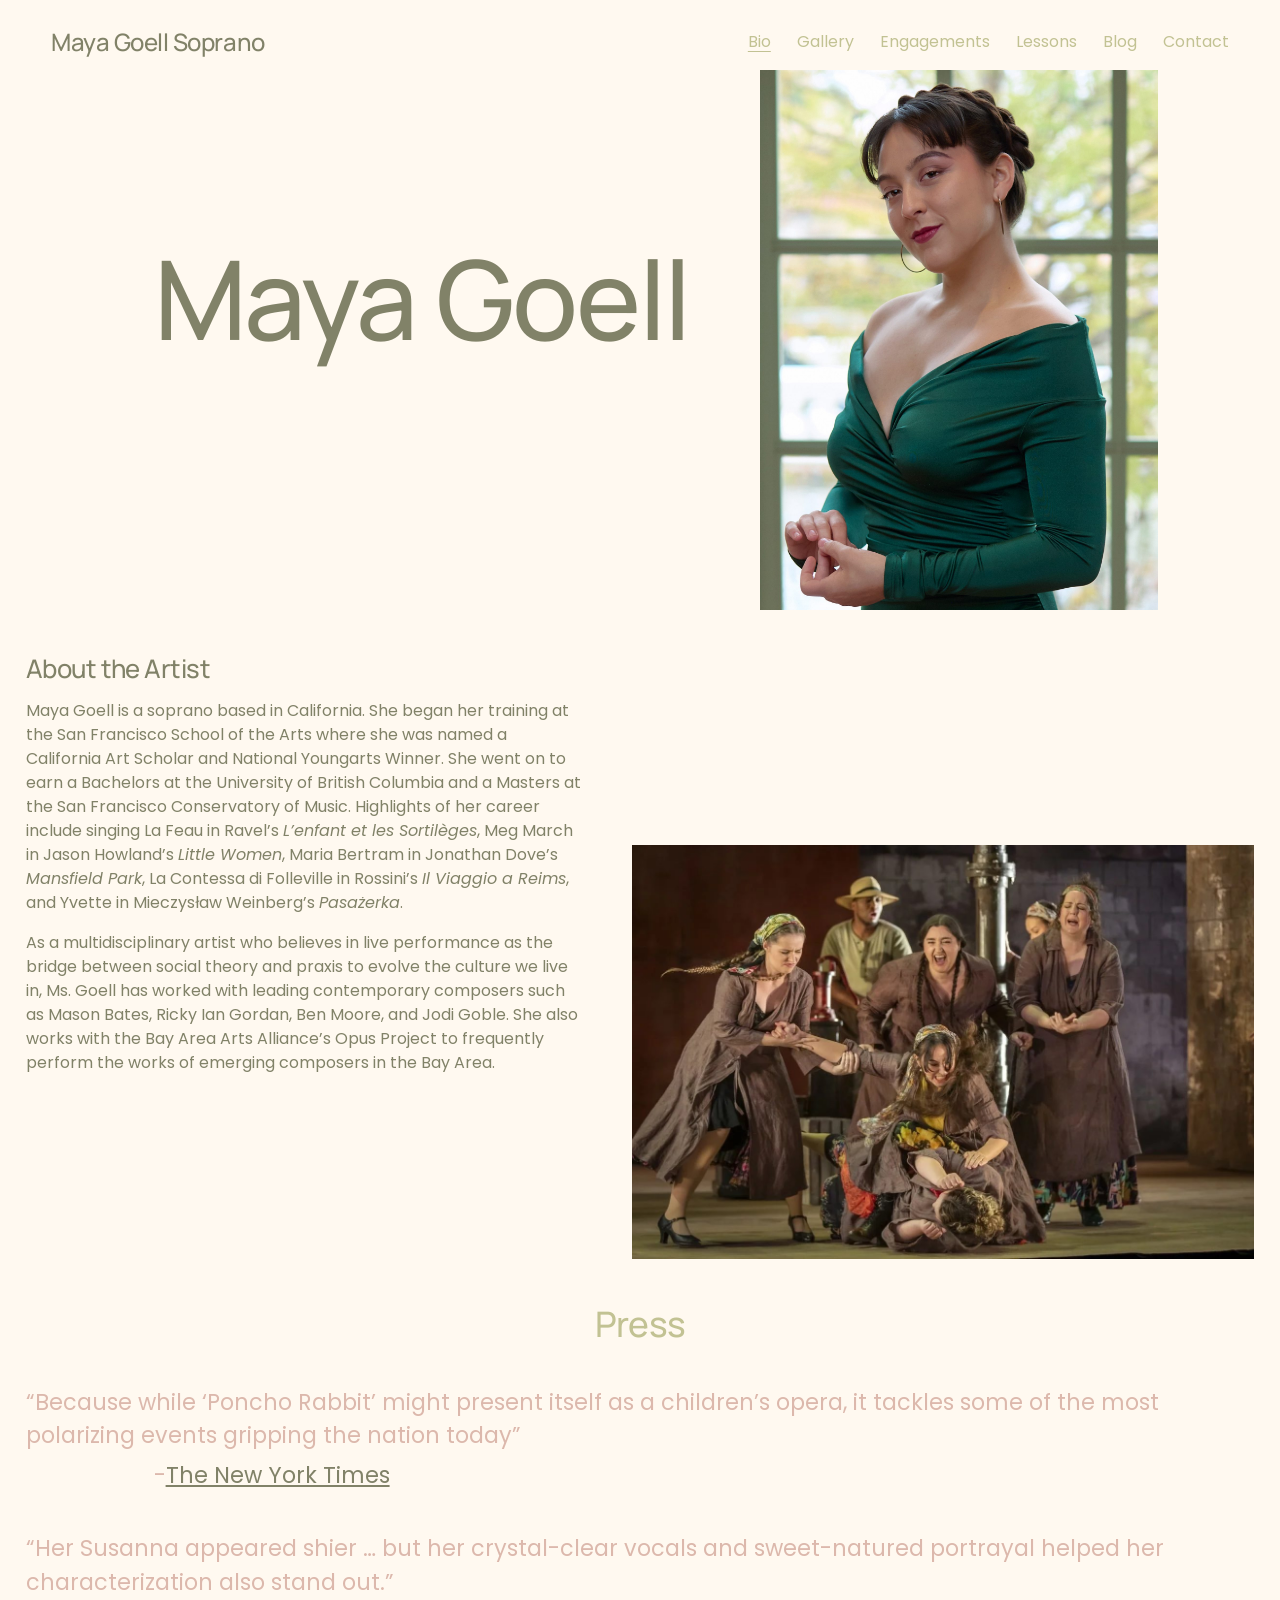
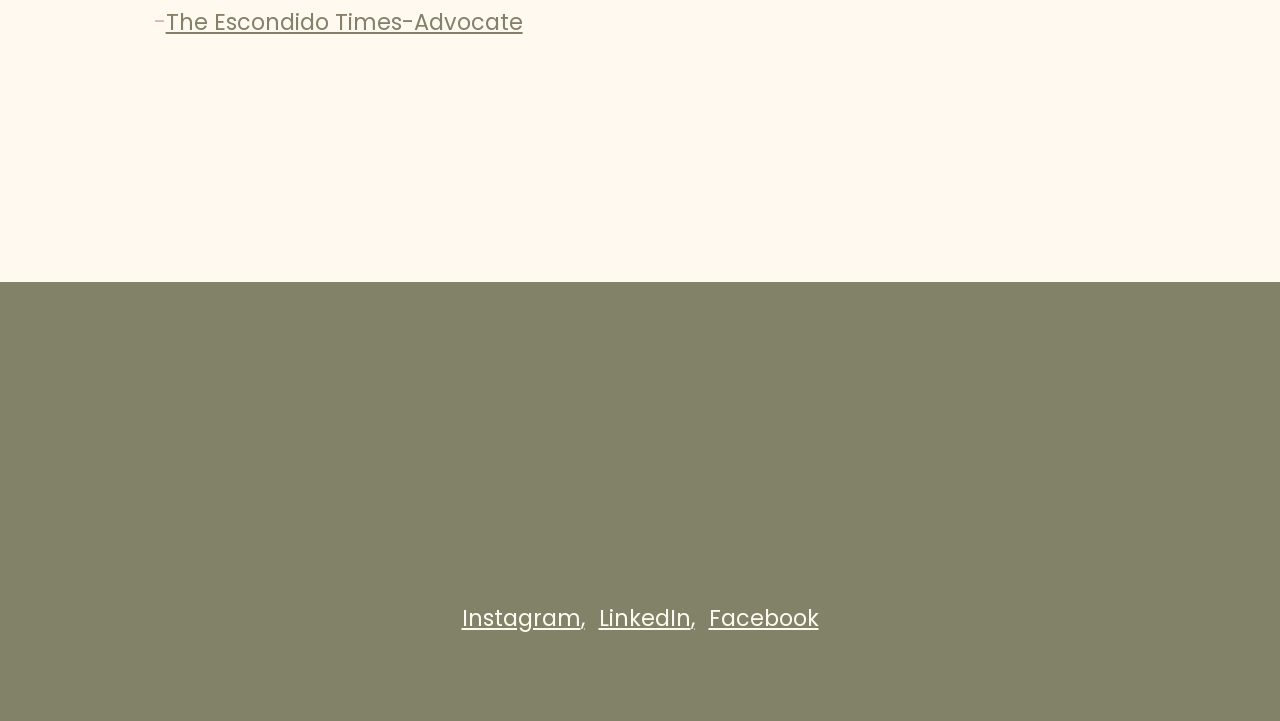
==== commit a5d9dede: "Round 6: cache-buster 1794766089" ====
--- a/index.html
+++ b/index.html
@@ -28,8 +28,8 @@
   }
 }, 2000);
 </script>
-<link rel="stylesheet" href="style.css?t=1794764981">
-<script src="animations.js?t=1794764981" defer></script>
+<link rel="stylesheet" href="style.css?t=1794766089">
+<script src="animations.js?t=1794766089" defer></script>
 </head>
 <body>
 
--- a/style.css
+++ b/style.css
@@ -287,14 +287,22 @@
      already landed right, so the photo alone moves. */
   .bio-hero .side-photo { width: 398px; margin-top: -14px; }
 }
-/* On narrow screens the original wraps the name to two
+/* On PHONE screens the original wraps the name to two
    lines. The measure does it: at 3.5rem the full name is
    about 275px wide (again measured against the font), so a
    270px measure breaks it after "Maya", and each word (about
-   136 and 129px) sits comfortably on its own line. */
+   136 and 129px) sits comfortably on its own line. At tablet
+   widths the original's scaled name stays on ONE line, so
+   the measure applies only at phone widths: the 800px block
+   below sets the size without the cap, and the 640px block
+   after it adds the cap (a responsive re-audit caught the
+   cap forcing the two-line wrap at 768px too). */
 @media (max-width: 800px) {
-  .hero-name { font-size: 3.5rem; max-width: 270px; margin: 0 auto; }
+  .hero-name { font-size: 3.5rem; margin: 0 auto; }
   .bio-hero .side-photo { width: 100%; }
+}
+@media (max-width: 640px) {
+  .hero-name { max-width: 270px; }
 }
 
 /* ---------- Press quotes on the Bio page ---------- */
@@ -531,11 +539,23 @@
 }
 
 /* A single post on its own page. The original sets a post in
-   a column about 900px wide at desktop (a round-4 comparison
-   measured its text running about 500 to 1400px across a
-   1919px window, where our earlier 60% measure ran about 30
-   to 50px narrower on each side), centered, with the text
-   itself centered too; the title and the date/author line
+   a centered column whose width its markup states outright:
+   60% of its section, under the same "narrow" content
+   setting on BOTH posts (checked in both pages' markup), so
+   the two posts do not get different columns. A round-4
+   comparison measured the text running about 500 to 1400px
+   across a 1919px window and 900px was set from that; a
+   round-6 comparison then caught the Summer intro wrapping
+   to 3 lines here against 2 on the original and starting
+   some 50px further right. The intro is the tell: at the
+   shared 16px body size, a check against the real Poppins
+   metrics wraps it to 2 lines only from about 950px up,
+   and a 980px column centered in the wrap starts about
+   470px across the window, where the original's intro
+   starts. So the column is 980px. The Fall post's verified
+   positions were centered or vertical, which a wider
+   centered column leaves where they were. The text itself
+   is centered too; the title and the date/author line
    use the peach body color there, not olive. On the RENDERED
    original the date/author line sits ABOVE the title (a
    round-5 comparison caught ours sitting below it, which
@@ -552,7 +572,7 @@
    its own centered line above its paragraph (a <br> pair
    does that in the page), in the Summer post they stand
    alone as their own paragraphs. */
-.post { width: 900px; max-width: 100%; margin: 48px auto 64px; text-align: center; }
+.post { width: 980px; max-width: 100%; margin: 48px auto 64px; text-align: center; }
 @media (max-width: 800px) {
   .post { width: auto; }
 }
@@ -568,8 +588,25 @@
    shared 24px rhythm leaves about 25px (round-5
    comparison). The class is on that one photo only; the
    Summer post's photo keeps the shared rhythm, which the
-   same comparison left alone. */
-.post img.img-gap { margin-top: 100px; }
+   same comparison left alone. The photo carries the air
+   BELOW it too: about 120px down to the "Win two free
+   tickets" head on the original, where the shared 24px
+   bottom margin left about 35px (round-6 comparison), so
+   its bottom margin is 109px, the 24px plus the missing
+   85px. */
+.post img.img-gap { margin-top: 100px; margin-bottom: 109px; }
+
+/* The Fall post's later section heads (the bold lead-in
+   paragraphs after the first) each carry extra air above
+   them: a round-6 comparison measured the run from one
+   section into the next at about 225px on the original
+   against about 155px here. The margin is 86px rather
+   than the missing 70 because it collapses with the 16px
+   paragraph margin under the text above it, and 86 less
+   16 is the 70 the span was short. The first section head
+   ("Win two free tickets") takes its air from the Figaro
+   photo's bottom margin above instead. */
+.post .post-sec { margin-top: 86px; }
 
 /* A paragraph inside a post that stays left-aligned while
    the rest of the post centers: the Summer post's two
@@ -586,8 +623,15 @@
    it links to the blog index, our equivalent. The block
    keeps the peach color even inside the Summer post, whose
    paragraphs are olive: on the original the author block
-   sits outside the colored text and keeps the plain color. */
-.post-author { text-align: left; margin: 48px 0 8px; color: #DCB8AC; }
+   sits outside the colored text and keeps the plain color.
+   It also sits further down than the shared rhythm: about
+   180px of air separates the last text ("Follow me for
+   more" on the Fall post) from the avatar on the original,
+   where a 48px top margin rendered about 95px (round-6
+   comparison), so the top margin is 133px. Both posts
+   share this one author component on the original, so both
+   take the same margin here. */
+.post-author { text-align: left; margin: 133px 0 8px; color: #DCB8AC; }
 .post-author a {
   display: inline-flex;
   flex-direction: column;
@@ -669,6 +713,18 @@
    1540px, so the cap is 1255px now. Rendered wins.) */
 @media (min-width: 801px) {
   .faq { max-width: 1255px; }
+}
+/* The whole FAQ also rides lower on the page than the
+   shared rhythm puts it: a round-6 comparison measured its
+   first question sitting about 40px higher on ours than on
+   the original. The margin lands on the wrapper; above it
+   the chain is the intro row's 40px bottom margin and the
+   heading's own 44px top margin collapsing together, so the
+   value that moves the block down the measured 40px is
+   84px, not 40px. Desktop widths only, where it was
+   measured. */
+@media (min-width: 801px) {
+  .faq { margin-top: 84px; }
 }
 
 /* ---------- Contact hero ---------- */
@@ -854,8 +910,13 @@
      set so the links land about 330px below the band's top
      edge, where the rendered original puts them (an earlier
      pass used 160px and the links sat about 170px down,
-     visibly too high in the band). */
-  padding: 320px 20px 180px;
+     visibly too high in the band). The bottom padding is
+     85px: it stood at 180px, and a round-6 comparison found
+     our band running about 85 to 110px taller than the
+     original's with all of the excess below the links (the
+     links' height in the band already matched), so the
+     bottom came in by the measured excess. */
+  padding: 320px 20px 85px;
   font-size: 1.4rem;
 }
 footer a { color: #FFF9F0; margin: 0 4px; transition: opacity 0.25s ease; }
@@ -865,19 +926,20 @@
 footer a:not(:last-child)::after { content: ","; }
 /* On small screens the original's section padding scales
    down with the window, so the band shrinks too: the desktop
-   320/180px would stack up to a roughly 500px olive wall on
+   320/85px would stack up to a roughly 400px olive wall on
    a phone, most of it empty. These steps keep the band's
-   proportions without touching the desktop values. The type
+   proportions (bottoms included, scaled down in step with
+   the desktop bottom) without touching the desktop values. The type
    steps down with the padding: at the desktop 1.4rem the
    social line is about 354px of type in a roughly 350px
    phone column and wraps to two lines, where the original's
    fluid text shrinks and stays on one (responsive
    re-audit). */
 @media (max-width: 800px) {
-  footer { padding: 140px 20px 90px; font-size: 1.25rem; }
+  footer { padding: 140px 20px 55px; font-size: 1.25rem; }
 }
 @media (max-width: 640px) {
-  footer { padding: 110px 20px 70px; font-size: 1.1rem; }
+  footer { padding: 110px 20px 45px; font-size: 1.1rem; }
 }
 
 /* The embedded event calendar on the Engagements page needs
@@ -980,6 +1042,13 @@
 @media (max-width: 800px) {
   .cal-day { height: 48px; }
 }
+/* Tablet widths take a step between the desktop 95px and
+   the phone 48px: at 48px the roughly 96px-wide tablet
+   cells render as squat 2:1 boxes (responsive re-audit),
+   so the 641-800px band gets 72px. */
+@media (min-width: 641px) and (max-width: 800px) {
+  .cal-day { height: 72px; }
+}
 /* Blank cells (the days of the neighbouring months) get the
    same pale box, just with no number in it. */
 .cal-blank { background: #F6F0E3; }
@@ -1178,6 +1247,15 @@
    mid widths; at desktop width the grid-placed block below
    takes over. */
 .expect-heading { font-size: 2.2rem; color: #C2C293; text-align: center; }
+/* The original leaves a deep well of cream between the FAQ
+   and this heading: a round-6 comparison measured about
+   270px of it there against about 55px on ours, of which
+   the shared h2 top margin (44px) is most. The heading's
+   own top margin carries the difference at desktop widths:
+   the 44px shared margin plus the missing 215px. */
+@media (min-width: 801px) {
+  .expect-heading { margin-top: 259px; }
+}
 /* The expect paragraphs are the original's LARGE text style
    (its markup classes them so): 1.4rem at the shared 1.5
    line height, about 34px a line. Ours inherited the normal
@@ -1220,12 +1298,10 @@
    starting about 467, photo about 479 wide ending at 1500.
    Row 2: photo about 480 wide starting about 406 (the same
    8-of-24-columns span as row 1's photo; see the note inside
-   the block), text about 330 wide starting about 1170 (see
-   its own note for why it is narrower than the grid span).
-   The
-   margins below are those positions measured from the
-   page's 285px inset, and the row itself is capped at the
-   section's 1215px span. */
+   the block), text about 360 wide starting about 1080 (see
+   its own note). The margins below are those positions
+   measured from the page's 285px inset, and the row itself
+   is capped at the section's 1215px span. */
 @media (min-width: 1000px) {
   .expect-row { max-width: 1215px; }
   .expect-row .side-main { flex: 0 1 418px; margin-left: 182px; }
@@ -1240,18 +1316,19 @@
      arithmetic that once argued for 268px here. Ours had
      row 2 at 418px wide from an earlier grid reading. */
   .expect-row-2 .side-photo { width: 480px; margin-left: 121px; }
-  /* Row 2's text is narrower than the 357px a grid reading
-     gave: at 357px ours wrapped the paragraph to 6 lines
-     where the original wraps it to 7 (round-5 comparison).
-     A wrap simulation run against the real Poppins metrics
-     (it reproduces row 1's five lines exactly at its 418px)
-     puts the seven-line band's near edge at about 345px,
-     so the column narrows to 330px to buy the extra line
-     with a little margin, and its left margin grows by the
-     same amount so the text's right edge stays at the
-     section's 1500px end: 121 + 480 + the 48px flex gap +
-     236 + 330 = the row's 1215px. */
-  .expect-row-2 .side-main { flex: 0 1 330px; margin-left: 236px; }
+  /* Row 2's text geometry is settled by the rendered
+     original, not by arithmetic: it starts about 1080px
+     across the window and ends about 1440, a column about
+     360px wide wrapping to 7 lines (round-6 comparison).
+     A round-5 pass had narrowed the column to 330px and
+     pushed it right (margin-left 236px) on the strength of
+     a wrap simulation; the rendered page then showed ours
+     starting about 1160 and wrapping to 8 lines, so the
+     simulation loses and the measured positions stand:
+     121 + 480 + the 48px flex gap + 146 + 360 = 1155 of
+     the row's 1215px, with the text starting at the
+     section's 285 + 121 + 480 + 48 + 146 = 1080. */
+  .expect-row-2 .side-main { flex: 0 1 360px; margin-left: 146px; }
 }
 
 /* Engagements title: on the original it is not a heading at
@@ -1497,7 +1574,7 @@
    own kind: the small headings with the h4 steps, the
    quotes with the large-text steps (the expect text's). */
 @media (max-width: 640px) {
-  .post h1 { font-size: 2.5rem; }
+  .post h1 { font-size: 2.5rem; margin-bottom: 44px; }
   .blog-card .card-title { font-size: 2rem; }
   .expect-row .side-main { font-size: 1.12rem; }
   .video-title { font-size: 2.5rem; }
@@ -1506,6 +1583,15 @@
   .post-pagination a { font-size: 2rem; }
   .about-heading, .faq-heading, .cal-title { font-size: 1.4rem; }
   blockquote, .press-source { font-size: 1.12rem; }
+  /* The post pages' big desktop gaps step down on phones
+     too, on the same logic as the type: the pagination
+     row's 55px side insets would leave a sliver of a text
+     column in a 390px window, and the Figaro photo's 100px
+     of air above it (the img-gap rule) is a desktop
+     measurement that would swamp a phone screen. The title
+     air steps with its size, in the .post h1 rule above. */
+  .post-pagination { padding: 0 20px; }
+  .post img.img-gap { margin-top: 48px; }
 }
 @media (min-width: 641px) and (max-width: 800px) {
   h1 { font-size: 2.73rem; }
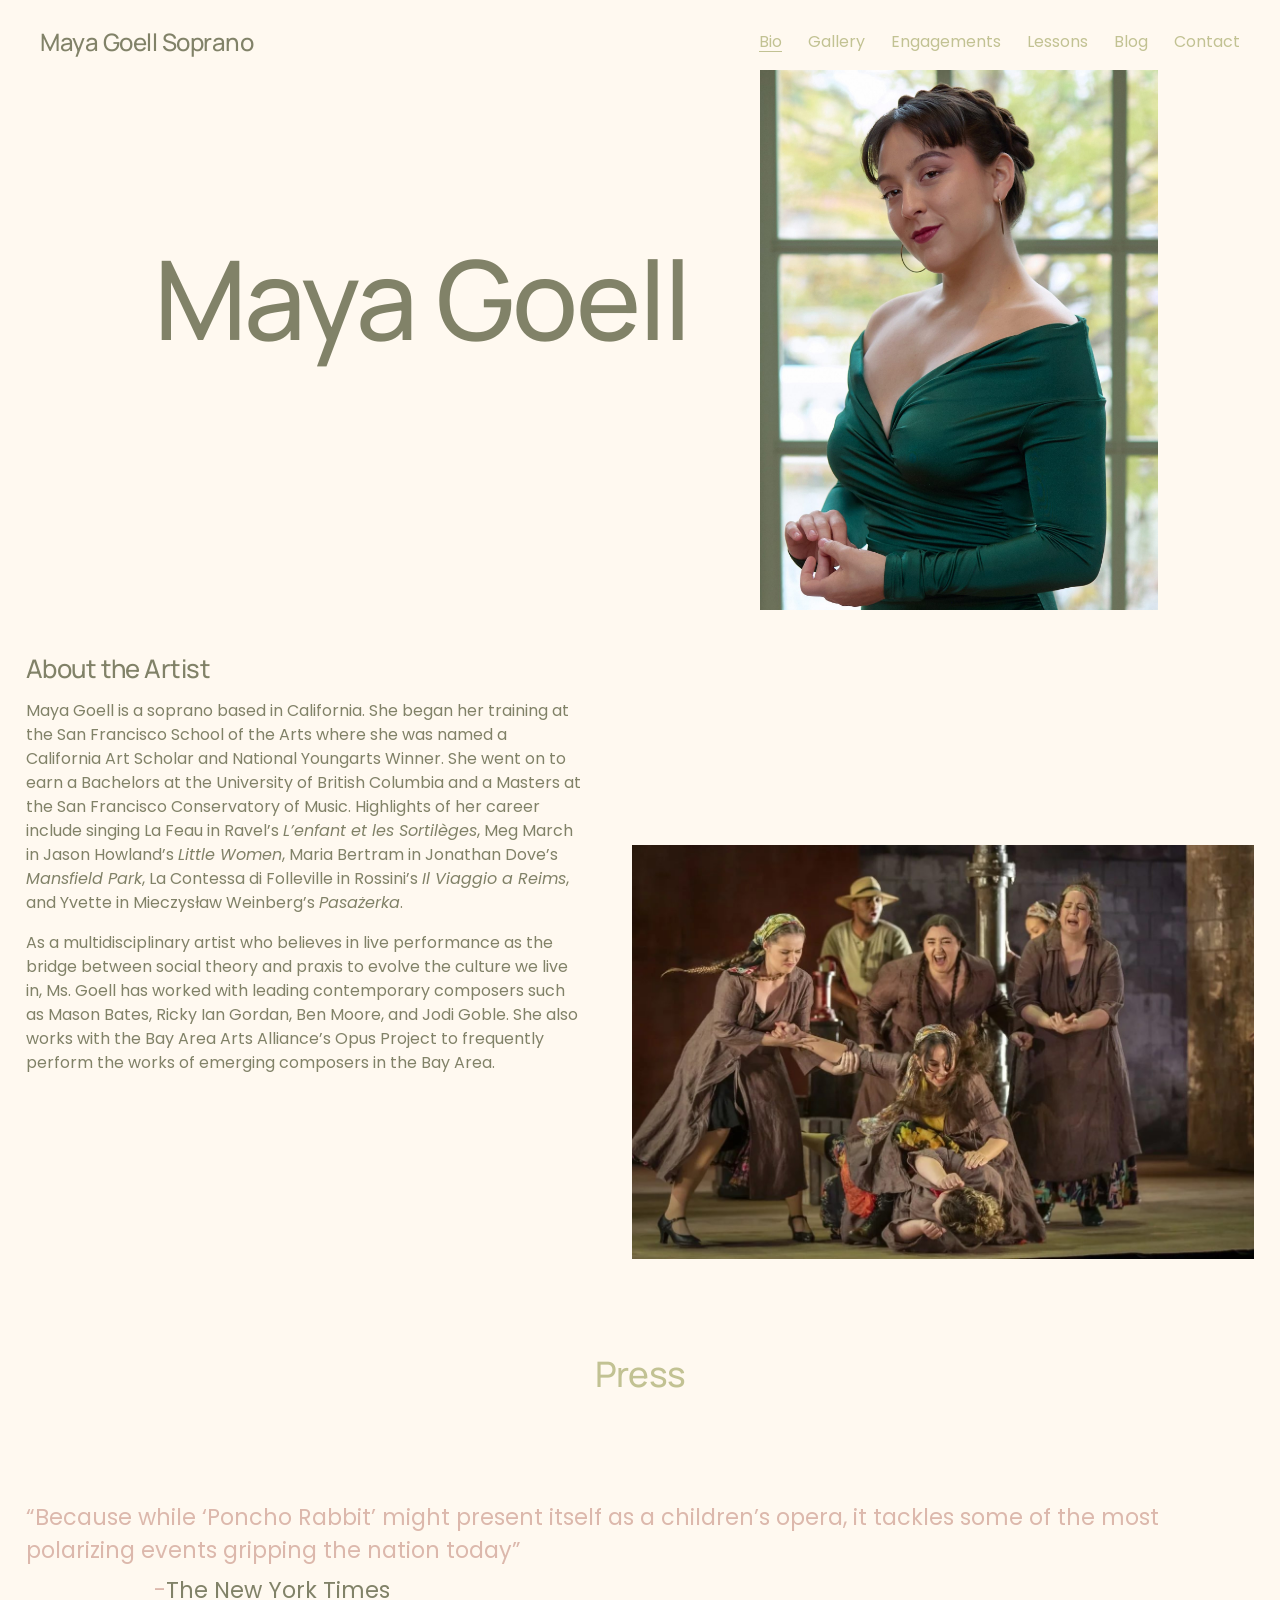
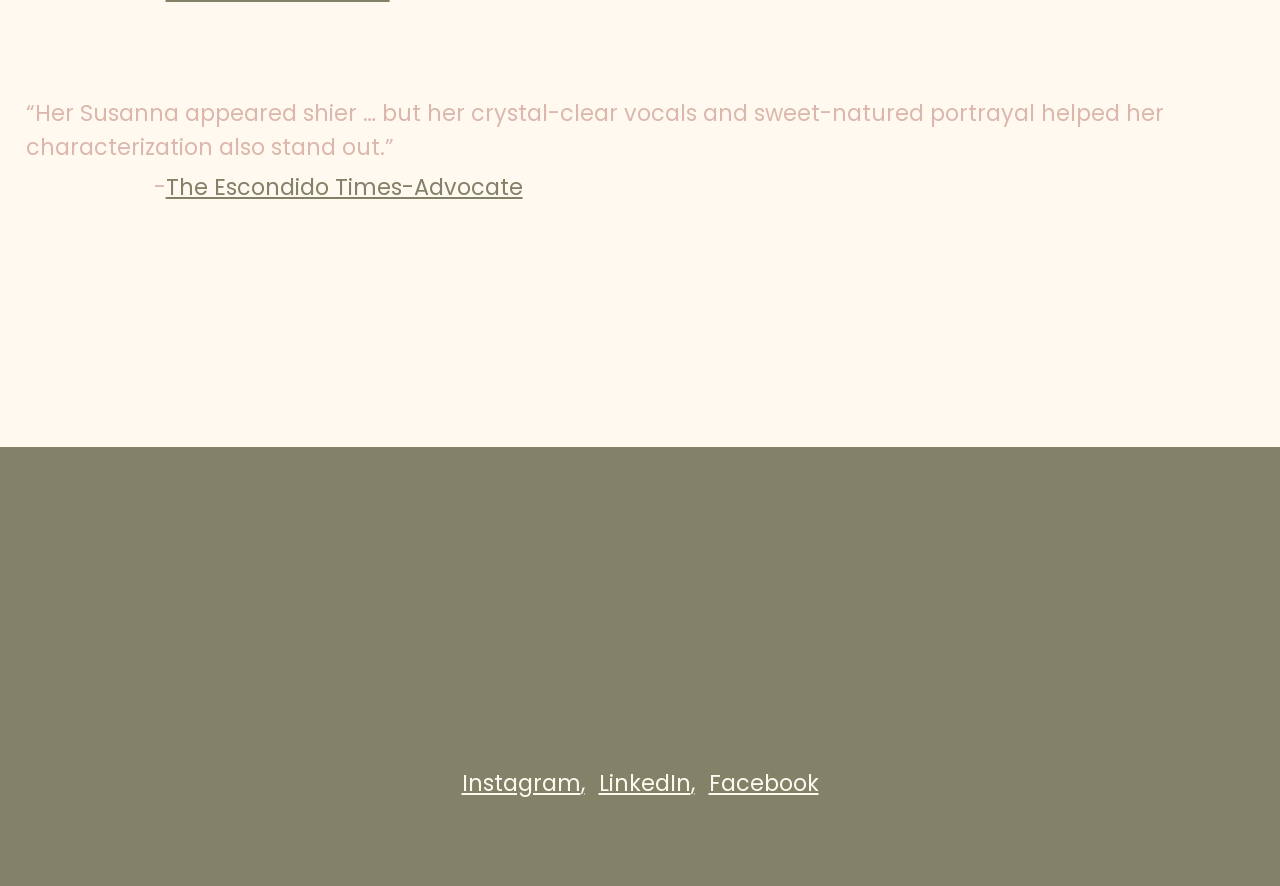
==== commit f4672d2d: "Fix round 7: cache-buster 1794767031" ====
--- a/index.html
+++ b/index.html
@@ -28,8 +28,8 @@
   }
 }, 2000);
 </script>
-<link rel="stylesheet" href="style.css?t=1794766089">
-<script src="animations.js?t=1794766089" defer></script>
+<link rel="stylesheet" href="style.css?t=1794767031">
+<script src="animations.js?t=1794767031" defer></script>
 </head>
 <body>
 
--- a/style.css
+++ b/style.css
@@ -58,7 +58,15 @@
   justify-content: space-between;
   flex-wrap: wrap;
   gap: 10px 24px;
-  padding: 24px 4vw;
+  /* The side padding is a fixed 40px, not a viewport
+     fraction: on the rendered original the site title
+     starts about 40px from the window's left edge and the
+     nav ends about 40px from the right (round-7
+     comparison), where the 4vw this rule used to carry put
+     both about 75px in at desktop width. The mobile layout
+     rides the same padding: title and hamburger sit inside
+     it the same way. */
+  padding: 24px 40px;
   background: #FFF9F0;
   /* No shadow and no border under the bar: the original's
      header sits flat on the page (a round-4 comparison caught
@@ -539,22 +547,21 @@
 }
 
 /* A single post on its own page. The original sets a post in
-   a centered column whose width its markup states outright:
-   60% of its section, under the same "narrow" content
-   setting on BOTH posts (checked in both pages' markup), so
-   the two posts do not get different columns. A round-4
-   comparison measured the text running about 500 to 1400px
-   across a 1919px window and 900px was set from that; a
-   round-6 comparison then caught the Summer intro wrapping
-   to 3 lines here against 2 on the original and starting
-   some 50px further right. The intro is the tell: at the
-   shared 16px body size, a check against the real Poppins
-   metrics wraps it to 2 lines only from about 950px up,
-   and a 980px column centered in the wrap starts about
-   470px across the window, where the original's intro
-   starts. So the column is 980px. The Fall post's verified
-   positions were centered or vertical, which a wider
-   centered column leaves where they were. The text itself
+   a centered column under the same "narrow" content
+   setting on BOTH posts (checked in both pages' markup),
+   so the two posts do not get different columns. The
+   column's WIDTH has been read three ways and the rendered
+   page settled it, so the history is worth keeping: a
+   round-4 comparison measured the text running about 500
+   to 1400px across a 1919px window and 900px was set from
+   that; a round-6 pass widened it to 980px on the
+   strength of the markup's 60% figure and a wrap check on
+   the Summer intro; a round-7 comparison then measured
+   the RENDERED original's text on both posts directly
+   (Fall about 495 to 1405, Summer about 500 to 1415,
+   a column of about 910 to 915px) against ours at 980px
+   rendering about 460 to 1440. Rendered wins over the
+   markup reading, so the column is 912px. The text itself
    is centered too; the title and the date/author line
    use the peach body color there, not olive. On the RENDERED
    original the date/author line sits ABOVE the title (a
@@ -572,7 +579,7 @@
    its own centered line above its paragraph (a <br> pair
    does that in the page), in the Summer post they stand
    alone as their own paragraphs. */
-.post { width: 980px; max-width: 100%; margin: 48px auto 64px; text-align: center; }
+.post { width: 912px; max-width: 100%; margin: 48px auto 64px; text-align: center; }
 @media (max-width: 800px) {
   .post { width: auto; }
 }
@@ -605,7 +612,13 @@
    paragraph margin under the text above it, and 86 less
    16 is the 70 the span was short. The first section head
    ("Win two free tickets") takes its air from the Figaro
-   photo's bottom margin above instead. */
+   photo's bottom margin above instead. One later head is
+   the exception: "Practicing... While sick" sits at the
+   normal rhythm on the original (a round-7 comparison
+   verified the wide gap only before "Back to school
+   referral special!", where round 6 had given every later
+   head this class and floated Practicing some 80px low),
+   so that paragraph does not carry the class. */
 .post .post-sec { margin-top: 86px; }
 
 /* A paragraph inside a post that stays left-aligned while
@@ -669,7 +682,25 @@
    So the row uses the same breakout as the Gallery videos
    (stretch to 100vw, pull back by half the difference),
    with side padding standing in for the original's small
-   insets from the window's edges. */
+   insets from the window's edges.
+   The title's SIZE is not the h2 size, though the element
+   is an h2 on the original: its own stylesheet sets the
+   pagination title from the heading-3 size value (2.2)
+   through the fluid formula, which at desktop width caps
+   at about 37px (min((2.2 - 1) * 1.2vw + 1rem, max((2.2 -
+   1) * 0.012 * 1459px + 1rem, 2.2rem)) with the site's
+   --maxPageWidth of 1459px). Family, weight and letter
+   spacing are the heading font's (Manrope, 500, -0.02em),
+   the same as ours. This rule used to carry the flat h2
+   size (2.8rem), and a round-7 comparison measured the
+   titles rendering about 15% too wide because of it
+   (Fall's next title about 830px wide starting about 960,
+   against the original's about 710px starting about 1120,
+   with the links' end positions matching). 2.31rem is
+   that 37px cap, and the tablet and phone steps in the
+   Responsive type steps section now step the link with
+   the h3 family, which is what the formula does too
+   (about 27px at 768px). */
 .post-pagination {
   text-align: center;
   margin: 8px 0 64px;
@@ -685,7 +716,7 @@
 .post-pagination a {
   font-family: "Manrope", Helvetica, Arial, sans-serif;
   font-weight: 500;
-  font-size: 2.8rem;
+  font-size: 2.31rem;
   letter-spacing: -0.02em;
   color: #DCB8AC;
   text-decoration: none;
@@ -1175,6 +1206,26 @@
    gives mid-size headings. (The quotes under it are styled by
    the Press quotes rules above, not here.) */
 .press-heading { font-size: 2.2rem; color: #C2C293; text-align: center; }
+/* The Press stack breathes much deeper on the original than
+   the shared rhythm gives (round-7 comparison, all measured
+   on the rendered pages): the heading sits about 50px lower,
+   the run from the heading to the first quote is about 120px
+   against about 55px here, and the run from one quote to the
+   next is about 140px against about 90px. Each fix below is
+   the shared margin plus the measured shortfall, and each
+   works because the margins in these chains collapse to the
+   larger one: the heading's top margin (94px over the About
+   row's 40px bottom margin), the first quote's top margin
+   (105px over the heading's 14px bottom margin), and the
+   second quote's top margin (90px over its attribution's
+   32px bottom margin). Desktop widths only, where the
+   measurements were taken; the small-width type steps are
+   untouched. */
+@media (min-width: 801px) {
+  .press-heading { margin-top: 94px; }
+  .press-heading + blockquote { margin-top: 105px; }
+  .press-source + blockquote { margin-top: 90px; }
+}
 
 /* Gallery headings: "Photo Gallery" is a mid-size heading
    (2.2rem) set bold, "Video Gallery" is a full-size one (4rem);
@@ -1252,9 +1303,14 @@
    270px of it there against about 55px on ours, of which
    the shared h2 top margin (44px) is most. The heading's
    own top margin carries the difference at desktop widths:
-   the 44px shared margin plus the missing 215px. */
+   the 44px shared margin plus the missing 215px. The well
+   continues BELOW the heading too: a round-7 comparison
+   measured about 175px from the heading to the first
+   expect row against about 50px here, so the heading's
+   bottom margin carries that difference the same way (the
+   shared 14px plus the missing 125px). */
 @media (min-width: 801px) {
-  .expect-heading { margin-top: 259px; }
+  .expect-heading { margin-top: 259px; margin-bottom: 139px; }
 }
 /* The expect paragraphs are the original's LARGE text style
    (its markup classes them so): 1.4rem at the shared 1.5
@@ -1271,23 +1327,30 @@
   .expect-row .side-main { flex: 0 1 460px; }
   .expect-row-2 .side-main { flex: 0 1 355px; }
 }
-/* Row 2's photo stands in a TALLER frame than its own shape
-   on the original: rendered there it measures about 480px
-   wide by 380px tall, while the photo itself is 1376x768
-   (about 268px tall at that width), and a round-5
-   comparison caught ours showing the short natural shape.
-   The original's CDN was checked for a taller rendition:
-   there is none, 1376x768 is the largest size the source
-   exists at. What the original's block does instead is
-   fill its taller frame and crop, with the image's focal
-   point at its center (0.5, 0.5 in its markup), so the
-   frame below is that same 480/380 shape and object-fit:
-   cover with the default centered position crops ours
-   identically. Row 1's photo keeps its natural shape: its
-   block there is exactly the photo's own proportions.
-   Side-by-side widths only, like the Contact photo's
-   frame; the stacked phone layout keeps natural shapes. */
+/* BOTH expect photos stand in TALLER frames than their own
+   shape on the original, and both blocks fill the frame and
+   crop. Row 2's came first: rendered there it measures
+   about 480px wide by 380px tall, while the photo itself
+   is 1376x768 (about 268px tall at that width), and a
+   round-5 comparison caught ours showing the short natural
+   shape. Row 1's was then believed to keep its natural
+   shape, but a round-7 comparison measured the original's
+   row-1 photo at about 480 by 420 against our natural
+   480 by 270: the same cover-crop, in a taller frame.
+   Rendered wins, so both rows carry frames below. The
+   original's CDN was checked for taller renditions: there
+   are none, 1376x768 is the largest size either source
+   exists at. The crops are centered ones: the original's
+   markup records a center focal point (0.5, 0.5) for BOTH
+   decor images, so object-fit: cover with the default
+   centered position crops ours identically. Row 1's row
+   carries no modifier class of its own (row 2 is the one
+   named .expect-row-2), so its rule keys off the row that
+   is not row 2. Side-by-side widths only, like the Contact
+   photo's frame; the stacked phone layout keeps the
+   natural shapes. */
 @media (min-width: 801px) {
+  .expect-row:not(.expect-row-2) .side-photo { aspect-ratio: 480 / 420; object-fit: cover; }
   .expect-row-2 .side-photo { aspect-ratio: 480 / 380; object-fit: cover; }
 }
 /* At desktop width the expect rows follow the original's own
@@ -1486,6 +1549,13 @@
 @media (min-width: 1000px) {
   .contact-row { gap: 135px; margin-top: 50px; }
   .contact-row .side-photo { width: 663px; }
+  /* The form itself starts lower than the photo's top on
+     the original: a round-7 comparison found the whole
+     form block (labels, fields, Submit) sitting about
+     45 to 50px too high on ours relative to the hero and
+     the portrait, so the form's column carries its own
+     top margin inside the row. The photo does not move. */
+  .contact-row .side-main { margin-top: 48px; }
 }
 
 /* ---------- Page spacing rhythm ----------
@@ -1565,8 +1635,12 @@
    3.2rem; the pagination links at 2.8rem). The phone
    values below scale with the plain phone steps beside
    them: the video title with the phone h1, the Engagements
-   title and the pagination links with the phone h2, the
-   2.2rem section titles with the phone h3. The three small
+   title with the phone h2, the 2.2rem section titles with
+   the phone h3. The pagination links step with the h3
+   family too: their desktop size turned out to be the
+   original's heading-3 fluid value, not the h2 size (see
+   the pagination rules above), so their steps are the h3
+   steps (1.7rem here, 1.69rem at tablet width). The three small
    olive headings (About, FAQ, calendar) and the press
    quotes' large text are stepped in BOTH blocks for the
    same reason: they sit at their desktop sizes at every
@@ -1580,7 +1654,7 @@
   .video-title { font-size: 2.5rem; }
   .eng-title { font-size: 2rem; }
   .gallery-title, .press-heading, .expect-heading { font-size: 1.7rem; }
-  .post-pagination a { font-size: 2rem; }
+  .post-pagination a { font-size: 1.7rem; }
   .about-heading, .faq-heading, .cal-title { font-size: 1.4rem; }
   blockquote, .press-source { font-size: 1.12rem; }
   /* The post pages' big desktop gaps step down on phones
@@ -1603,7 +1677,7 @@
   .eng-title { font-size: 2.2rem; }
   .gallery-title, .press-heading, .expect-heading { font-size: 1.69rem; }
   .blog-card .card-title { font-size: 2.04rem; }
-  .post-pagination a { font-size: 2.04rem; }
+  .post-pagination a { font-size: 1.69rem; }
   .expect-row .side-main { font-size: 1.23rem; }
   .about-heading, .faq-heading, .cal-title { font-size: 1.35rem; }
   blockquote, .press-source { font-size: 1.23rem; }
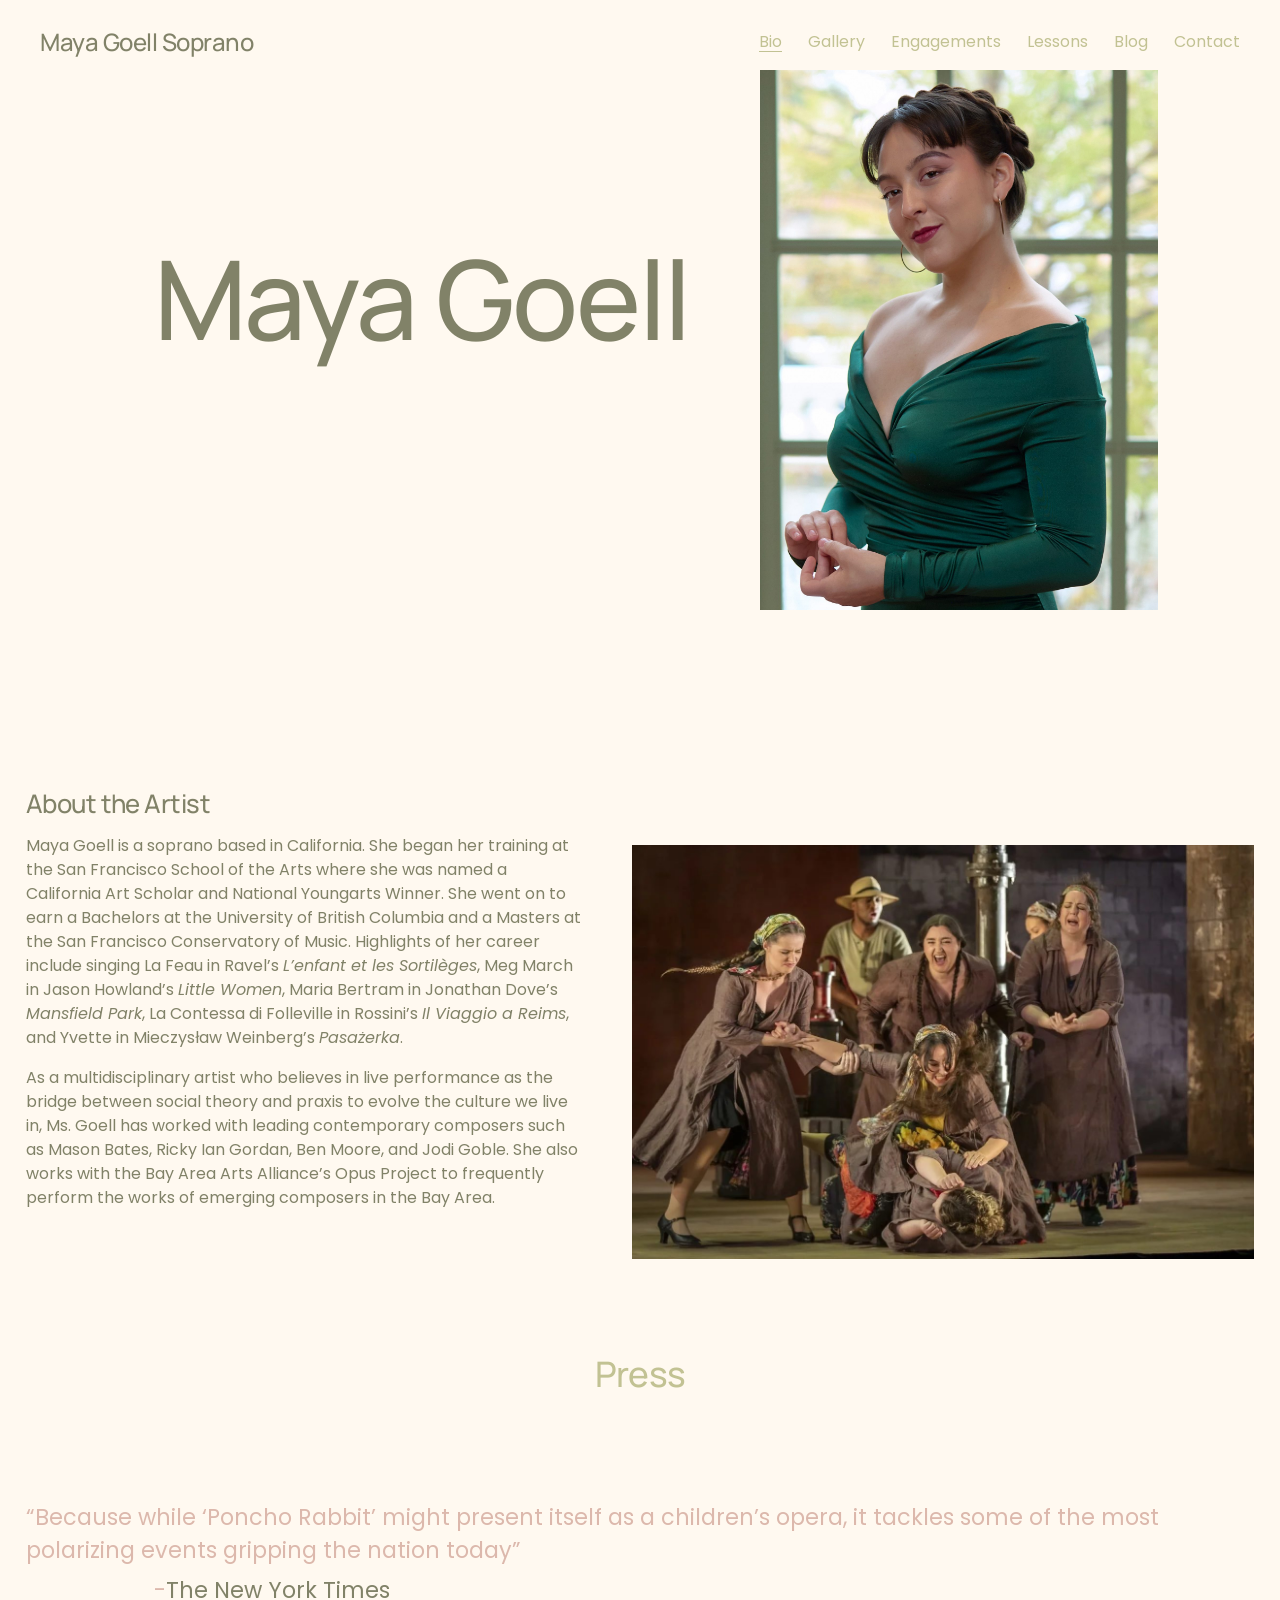
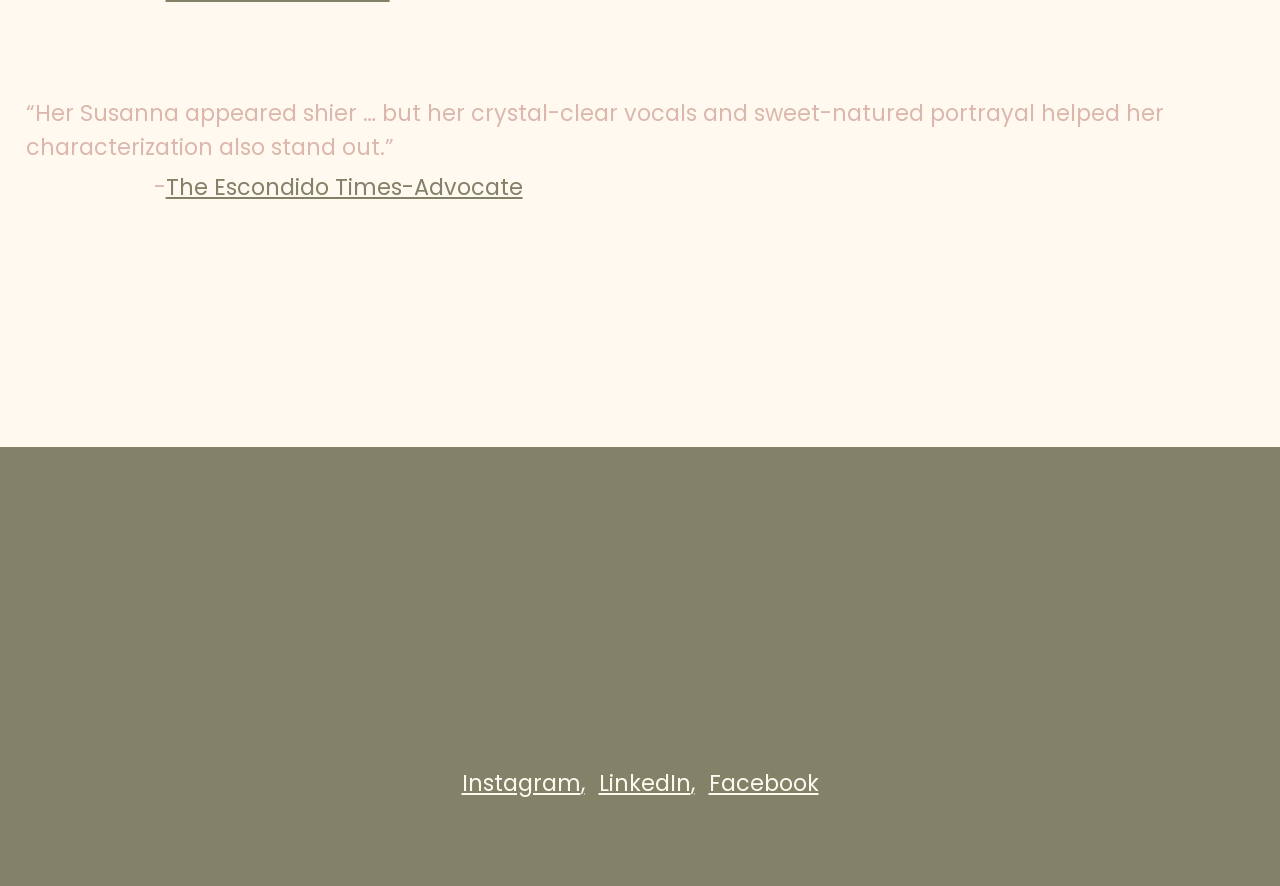
==== commit 378b1846: "Fix round 10: cache-buster 1794771362" ====
--- a/index.html
+++ b/index.html
@@ -28,8 +28,8 @@
   }
 }, 2000);
 </script>
-<link rel="stylesheet" href="style.css?t=1794767031">
-<script src="animations.js?t=1794767031" defer></script>
+<link rel="stylesheet" href="style.css?t=1794771362">
+<script src="animations.js?t=1794771362" defer></script>
 </head>
 <body>
 
--- a/style.css
+++ b/style.css
@@ -478,7 +478,22 @@
   gap: 40px;
   /* The original centers the text vertically against the photo. */
   align-items: center;
-  margin-bottom: 56px;
+  /* The run from one card to the next is about 35px on the
+     original; 56px here left the cards about 20px too far
+     apart (round-8 comparison). The LAST card keeps the
+     wider margin (see its rule below), so the air between
+     the last card and the footer does not change. */
+  margin-bottom: 34px;
+}
+.blog-card:last-of-type { margin-bottom: 56px; }
+/* The first card rides about 20px lower on the original
+   than the shared page top puts it (its title read about
+   15 to 25px higher here, round-8 comparison); the extra
+   air goes above the first card only, so the second card's
+   position still comes from the gap rule above. Desktop
+   widths, where it was measured. */
+@media (min-width: 801px) {
+  .blog-card:first-of-type { margin-top: 20px; }
 }
 /* On the rendered original the card's text starts about
    895px across a 1919px window, with the photo starting at
@@ -569,9 +584,20 @@
    also floated the title some 85px too high on the page;
    the original's markup order says otherwise, and rendered
    wins). The spacing below reproduces the rendered stack:
-   the post starts a little lower (the 48px top margin),
-   the date line sits close above the title (14px), and a
-   wide gap of about 88px follows the title before the body.
+   the post's top margin was 48px at first, but a round-9
+   comparison found the whole header stack (byline and
+   title) sitting about 25 to 30px lower on ours than on
+   the original while every internal gap in the stack
+   already matched, so the top margin is 21px now and the
+   stack rides up bodily; the internal spacing below is
+   untouched by that change.
+   the date line sits above the title with a rendered gap
+   of about 70px between the two lines of text (a round-8
+   comparison read ours at about 45px with the margin at
+   14px, so the margin is 39px now; the line boxes' own
+   half-leading makes up the rest of the rendered gap),
+   and a wide gap of about 88px follows the title before
+   the body.
    The post title is a full fluid heading: about 68.5px at
    desktop width by the original's formula, not the flat
    64px of the shared h1. Section heads inside a post are
@@ -579,12 +605,12 @@
    its own centered line above its paragraph (a <br> pair
    does that in the page), in the Summer post they stand
    alone as their own paragraphs. */
-.post { width: 912px; max-width: 100%; margin: 48px auto 64px; text-align: center; }
+.post { width: 912px; max-width: 100%; margin: 21px auto 64px; text-align: center; }
 @media (max-width: 800px) {
   .post { width: auto; }
 }
 .post h1 { color: #DCB8AC; font-size: 4.28rem; margin-bottom: 88px; }
-.post-date { color: #DCB8AC; text-align: center; margin-bottom: 14px; }
+.post-date { color: #DCB8AC; text-align: center; margin-bottom: 39px; }
 /* The Summer 2026 post is written entirely in the accent olive
    on the original (every paragraph carries that color), unlike
    the Fall post's peach. This class carries that one-off. */
@@ -602,6 +628,27 @@
    its bottom margin is 109px, the 24px plus the missing
    85px. */
 .post img.img-gap { margin-top: 100px; margin-bottom: 109px; }
+
+/* The Summer post's Hawk Awards photo carries NO special
+   rule, deliberately. Our file IS the original's full image
+   (940x788, the exact dimensions its markup records), and
+   a round-9 pass cropped it into a wide 915/475 frame on
+   the strength of screenshot readings; the crop sliced the
+   graphic's own script header ("Hawk Vocal Awards") off
+   the top. Round 10 went back to the original's markup for
+   the block itself: it is marked data-stretch="false", its
+   frame's padding-bottom is 83.8297% (exactly the file's
+   own 788/940 shape), the figure is capped at the file's
+   own 940px, and although the img carries object-fit cover
+   with the recorded center focal point (0.5, 0.5), a frame
+   shaped exactly like the photo has nothing to crop. The
+   figcaption under it is EMPTY in the markup: the "Maya
+   Goell Soprano" line a comparison took for a caption is
+   printed inside the graphic itself, at its bottom left,
+   and the crop was hiding it. So the photo renders at its
+   natural shape under the shared .post img rule, at every
+   width, and the hawk-photo class on the img is only a
+   label saying which photo this note is about. */
 
 /* The Fall post's later section heads (the bold lead-in
    paragraphs after the first) each carry extra air above
@@ -708,6 +755,21 @@
   margin-left: calc(50% - 50vw);
   padding: 0 55px;
 }
+/* The air above the pagination is deeper on the original:
+   a round-8 comparison measured the run from the author
+   avatar's bottom to the pagination title at about 185 to
+   195px there against about 110 to 115px here, a shortfall
+   of about 78px. The number below is bigger than 78
+   because of margin collapsing: the pagination <p> follows
+   the <article>, whose own bottom margin is 64px, and
+   adjacent margins collapse to the LARGER one, so a top
+   margin of 86px would only buy 22px of extra air. 142px
+   is the article's 64 plus the missing 78, and the
+   collapsed result is the full 142. Desktop widths only,
+   where it was measured; below that the shared 8px stands. */
+@media (min-width: 801px) {
+  .post-pagination { margin-top: 142px; }
+}
 .post-pagination.pagination-next { text-align: right; }
 .post-pagination.pagination-prev { text-align: left; }
 .post-pagination .pag-arrow { font-style: normal; }
@@ -765,6 +827,15 @@
    top padding (the .flush-top class) so the photo touches the
    header bar. */
 .flush-top { padding-top: 0; }
+/* This page's bottom padding is 20px under the shared 72px:
+   the same round-8 comparison put the cream below the
+   portrait at about 110px here against about 65px on the
+   original, and once the portrait stands at its full 785px
+   (see the contact row rules) about 20px of the excess is
+   still in the page's bottom spacing. Only the Contact
+   page's <main> carries .flush-top, so the trim lands
+   nowhere else. */
+main.flush-top { padding-bottom: 52px; }
 .contact-hero {
   position: relative;
   margin-bottom: 56px;
@@ -853,6 +924,27 @@
    input, no boxes. The form posts to the Cloudflare Worker in
    this repo's worker/ folder; see worker/README.md. */
 .contact-form .form-field { margin-bottom: 22px; }
+/* Two fields break the shared 22px, from a round-8
+   comparison of the rendered stacks: below the Email field
+   our fields drifted about 35px lower than the original's
+   by the Message field, while Submit landed in the same
+   place on both, which also left our Message-to-Submit
+   span about 32px short. The original's own form CSS (in
+   its site.css) explains the shape of its stack: every
+   field carries a 24px bottom margin, and the newsletter
+   checkbox is not a field of its own but an option INSIDE
+   the email field, set 6px under the input at 13px type
+   (.option { margin: 6px 0 4px; font-size: 13px }). Ours
+   gives the checkbox a full field gap above and below it,
+   which is where the drift lives. So: the Email field's
+   bottom margin drops to the option's own 6px, the
+   checkbox row's bottom margin and type come in (see
+   .form-check below), and the Phone field gives up 6px,
+   about 35px of tightening in all; the Message end gets
+   its share back through the textarea and Turnstile rules
+   below, so Submit stays where it was. */
+.contact-form .field-email { margin-bottom: 6px; }
+.contact-form .field-phone { margin-bottom: 16px; }
 /* Labels on the original's form are the pale dusty rose body
    color, not the olive (an earlier pass had them olive, which
    read much darker than the original side by side). Required
@@ -891,7 +983,13 @@
   outline: none;
   border-bottom-color: #818268;
 }
-.contact-form textarea { resize: vertical; }
+/* The original's form CSS floors its textarea at
+   min-height: 100px; our rows=3 box rendered about 89px,
+   part of why the Message-to-Submit span measured short
+   (see .field-email above). 108px rendered, plus the
+   wider Turnstile margin below, lands the span at the
+   original's roughly 140px. */
+.contact-form textarea { resize: vertical; min-height: 108px; }
 
 /* First and Last Name share a row, like the original's Name
    field; on narrow screens they stack. */
@@ -901,18 +999,51 @@
   .form-row { flex-direction: column; gap: 0; }
 }
 
-/* The newsletter checkbox and its label sit on one line. */
-.form-check { display: flex; align-items: center; gap: 10px; margin-bottom: 22px; }
-.form-check label { margin: 0; font-size: 0.95rem; }
+/* The newsletter checkbox and its label sit on one line.
+   Its spacing and type follow the original's in-field
+   option (see the note at .field-email above): a 12px
+   bottom margin rather than a full field gap, and 13px-ish
+   type rather than near-body size. */
+.form-check { display: flex; align-items: center; gap: 10px; margin-bottom: 12px; }
+.form-check label { margin: 0; font-size: 0.85rem; }
 .form-check input { width: 18px; height: 18px; accent-color: #818268; }
+
+/* The stack above the Message field still ran long in
+   total: a round-9 comparison found our form drifting
+   progressively lower than the original's (Name about
+   10px low, Email about 20px, the checkbox, Phone and
+   Message about 25px), while the Message-to-Submit span
+   itself matched, so the excess is spread across the gaps
+   above Message rather than sitting in any one of them.
+   About 7px comes out of each of the three spans above
+   Message: the Name row's bottom margin (22 to 15), the
+   checkbox row's bottom margin (12 to 5; the checkbox is
+   the Email field's own option, so that is the Email
+   span), and the Phone field's bottom margin (16 to 9).
+   The Email field's own 6px bottom margin (the original's
+   option offset, set in round 8) and everything from the
+   Message label down (textarea, Turnstile spacing,
+   Submit) stay exactly as they are. Desktop widths only,
+   where the drift was measured. */
+@media (min-width: 801px) {
+  .contact-form .form-row .form-field { margin-bottom: 15px; }
+  .contact-form .form-check { margin-bottom: 5px; }
+  .contact-form .field-phone { margin-bottom: 9px; }
+}
 
 /* The honeypot field: parked far off-screen so humans never
    see or reach it, but it stays in the form data (display:none
    would be easier for bots to spot and skip). */
 .hp-field { position: absolute; left: -9999px; width: 1px; height: 1px; overflow: hidden; }
 
-/* The Turnstile widget gets a little air around it. */
-.cf-turnstile { margin: 4px 0 18px; }
+/* The Turnstile widget gets a little air around it. The
+   bottom margin is the wider one on purpose: the widget
+   renders nothing in invisible mode, so this margin is
+   most of the air between the Message box and Submit, and
+   the round-8 span measurement (see .field-email above)
+   puts about 32px of it here and in the textarea's
+   min-height. */
+.cf-turnstile { margin: 4px 0 32px; }
 
 /* The error line under the Submit button, in a muted brick red
    that still sits quietly in the site's palette. */
@@ -1020,8 +1151,15 @@
    arrow about 125px past the grid's right edge, where the
    original's arrows hug the grid's edges (round-4
    comparison). */
-.cal-head { display: flex; align-items: center; justify-content: space-between; margin-bottom: 14px; max-width: 718px; }
-.cal-title { font-size: 1.6rem; margin: 0; }
+/* The header's own spacing comes from the original's
+   calendar stylesheet (its calendar-block CSS): the month
+   header carries a 34px bottom margin there and the month
+   name is set at 28px. Ours had 14px and 25.6px, part of
+   why the whole calendar stood about 50px shorter than
+   the original's (round-8 comparison; the rest is in the
+   grid rules below). */
+.cal-head { display: flex; align-items: center; justify-content: space-between; margin-bottom: 34px; max-width: 718px; }
+.cal-title { font-size: 1.75rem; margin: 0; }
 .cal-arrow {
   background: none;
   border: 0;
@@ -1037,7 +1175,7 @@
 /* The grid itself: seven columns, weekday header row first,
    then one cell per day. The script builds the cells.
    On the original this is a BOXED grid: every day sits in its
-   own pale cell (about 100 by 95px at desktop width), the day
+   own pale cell (about 100px square at desktop width), the day
    numbers are small and pale pink in the cell's TOP-RIGHT
    corner (the original's calendar block sets them there; an
    earlier pass had them top-left), and the weekday headers
@@ -1045,23 +1183,37 @@
    with big centered pink numbers and a solid olive pill for
    today; the rules below are the quiet boxed look the
    original actually renders. The grid is capped at 718px so
-   the cells land at the original's roughly 100px width (with
-   the 3px gaps); uncapped, the wider box stretched them to
-   about 122px. The event list under the grid takes the same
-   cap, so it lines up with the grid above it. */
-.cal-grid { display: grid; grid-template-columns: repeat(7, 1fr); gap: 3px; max-width: 718px; }
+   the cells land at the original's roughly 100px width;
+   uncapped, the wider box stretched them to about 122px.
+   The event list under the grid takes the same cap, so it
+   lines up with the grid above it.
+   The grid's fine spacing follows the original's calendar
+   stylesheet too: its grid is a table with 4px
+   border-spacing, which puts 4px between every pair of
+   cells AND around the table's outer edges, so the gap
+   here is 4px and a 4px padding stands in for the edge
+   spacing a grid gap cannot make (the cells then work out
+   to 98px wide, the original's own figure). Its weekday
+   row is a 12px line with 10px of padding under it, 22px
+   in all. And its day cells stand essentially square
+   against that 98px width; ours were 95px, and between
+   the header above and these three the calendar ran
+   about 50px shorter than the original's by its bottom
+   edge (round-8 comparison), so the cells are 100px. */
+.cal-grid { display: grid; grid-template-columns: repeat(7, 1fr); gap: 4px; padding: 4px; max-width: 718px; }
 .cal-dow {
   text-align: center;
   font-size: 0.75rem;
   font-weight: 400;
   letter-spacing: 0.08em;
   color: #C2C293;
-  padding: 6px 0;
+  line-height: 1;
+  padding: 0 0 10px;
 }
 .cal-day {
   position: relative;
   text-align: right;
-  height: 95px;
+  height: 100px;
   padding: 6px 8px;
   border-radius: 0;
   font: inherit;
@@ -1073,7 +1225,7 @@
 @media (max-width: 800px) {
   .cal-day { height: 48px; }
 }
-/* Tablet widths take a step between the desktop 95px and
+/* Tablet widths take a step between the desktop 100px and
    the phone 48px: at 48px the roughly 96px-wide tablet
    cells render as squat 2:1 boxes (responsive re-audit),
    so the 641-800px band gets 72px. */
@@ -1187,6 +1339,21 @@
    123px from the text. So the row is capped at 633 + 123 +
    622 = 1378px, the text is capped and the photo pinned,
    and space-between puts what is left into the gap. */
+/* The About section starts much lower on the original than
+   here: a round-10 comparison measured about 200px of cream
+   between the hero portrait's bottom and the "About the
+   Artist" heading there, against about 50px here, so the
+   heading and the text column under it sat about 135px too
+   high (the stage photo beside the text already landed
+   right; see the compensation in the .about-photo rule
+   below). The heading's own top margin carries the extra
+   drop: the shared h2 margin (44px) plus the missing 135px.
+   It collapses against the hero row's 40px bottom margin,
+   so the rendered gap grows by the full 135px. Desktop
+   widths only, where the measurement was taken. */
+@media (min-width: 801px) {
+  .about-heading { margin-top: 179px; }
+}
 @media (min-width: 801px) {
   .about-row { max-width: 1378px; justify-content: space-between; }
   .about-row .side-main { flex: 0 1 633px; }
@@ -1194,11 +1361,16 @@
 }
 /* The stage photo starts lower than the text on the original,
    about 146px below the row's top (an earlier pass used 96px
-   and the photo rendered about 50px too high). On phones the
-   row stacks and the offset would just be a gap, so it is
-   desktop only. */
-@media (min-width: 801px) {
-  .about-photo { margin-top: 146px; }
+   and the photo rendered about 50px too high). The heading
+   change above pushes the whole About row 135px further
+   down the page, so this offset drops by the same 135px
+   (146 - 135 = 11): the photo's absolute position, verified
+   against the original in earlier rounds, does not move;
+   only the heading and the text column descend. On phones
+   the row stacks and the offset would just be a gap, so it
+   is desktop only. */
+@media (min-width: 801px) {
+  .about-photo { margin-top: 11px; }
 }
 
 /* Bio page, "Press": on the original this is a mid-size heading
@@ -1308,9 +1480,15 @@
    measured about 175px from the heading to the first
    expect row against about 50px here, so the heading's
    bottom margin carries that difference the same way (the
-   shared 14px plus the missing 125px). */
-@media (min-width: 801px) {
-  .expect-heading { margin-top: 259px; margin-bottom: 139px; }
+   shared 14px plus the missing 125px). One correction on
+   the top margin since: set to 259px (44 + 215) it
+   RENDERED as only about 230px of gap (round-10
+   comparison), because the margins in the chain above the
+   heading collapse against it and eat the difference, so
+   the margin is 299px and the rendered gap lands on the
+   measured 270px. */
+@media (min-width: 801px) {
+  .expect-heading { margin-top: 299px; margin-bottom: 139px; }
 }
 /* The expect paragraphs are the original's LARGE text style
    (its markup classes them so): 1.4rem at the shared 1.5
@@ -1330,7 +1508,13 @@
 /* BOTH expect photos stand in TALLER frames than their own
    shape on the original, and both blocks fill the frame and
    crop. Row 2's came first: rendered there it measures
-   about 480px wide by 380px tall, while the photo itself
+   about 480px wide by 365px tall (a round-5 reading said
+   380px; measurements of these bottom-of-page photos
+   wobble by tens of pixels between rounds, and the
+   round-9 comparison's 365px is the latest, with the
+   block's own markup, data-is-image-stretched with a
+   center focal point, confirming the cover-crop either
+   way), while the photo itself
    is 1376x768 (about 268px tall at that width), and a
    round-5 comparison caught ours showing the short natural
    shape. Row 1's was then believed to keep its natural
@@ -1351,7 +1535,7 @@
    natural shapes. */
 @media (min-width: 801px) {
   .expect-row:not(.expect-row-2) .side-photo { aspect-ratio: 480 / 420; object-fit: cover; }
-  .expect-row-2 .side-photo { aspect-ratio: 480 / 380; object-fit: cover; }
+  .expect-row-2 .side-photo { aspect-ratio: 480 / 365; object-fit: cover; }
 }
 /* At desktop width the expect rows follow the original's own
    grid placement, read from its markup once a visual
@@ -1372,10 +1556,11 @@
   /* Row 2's photo is the SAME width as row 1's, not narrower:
      in the original's markup both expect images span 8 of
      its 24 grid columns. Its height comes from the frame
-     rule above (480 by 380, cover-cropped), not from the
-     photo's own 1376x768 shape: two comparisons in a row
-     measured the original's row-2 photo at about 480 by
-     380px, and the rendered page outranks the aspect-ratio
+     rule above (480 by 365, cover-cropped), not from the
+     photo's own 1376x768 shape: comparisons have measured
+     the original's row-2 photo at about 480 by 365px (an
+     earlier pair of readings said 380px; the rendered page
+     outranks the aspect-ratio
      arithmetic that once argued for 268px here. Ours had
      row 2 at 418px wide from an earlier grid reading. */
   .expect-row-2 .side-photo { width: 480px; margin-left: 121px; }
@@ -1392,6 +1577,16 @@
      the row's 1215px, with the text starting at the
      section's 285 + 121 + 480 + 48 + 146 = 1080. */
   .expect-row-2 .side-main { flex: 0 1 360px; margin-left: 146px; }
+}
+/* Row 2's text starts lower against its photo on the
+   original than row 1's does: a round-8 comparison put its
+   first line about 70px below the photo's top there
+   against about 15px here (the rows align at the top, so
+   ours starts at the top). 55px of padding inside the
+   text block makes up the difference. Side-by-side widths
+   only; stacked, the offset would just be a gap. */
+@media (min-width: 801px) {
+  .expect-row-2 .side-main { padding-top: 55px; }
 }
 
 /* Engagements title: on the original it is not a heading at
@@ -1548,7 +1743,15 @@
 }
 @media (min-width: 1000px) {
   .contact-row { gap: 135px; margin-top: 50px; }
-  .contact-row .side-photo { width: 663px; }
+  /* The height is stated outright at this width, not left
+     to the aspect-ratio above: a round-8 comparison found
+     the portrait rendering about 760px tall here against
+     the original's about 785, some 25px short of the frame
+     the ratio should have given at the pinned 663px width.
+     With the width pinned, an explicit height cannot land
+     anywhere else. (The ratio rule still shapes the photo
+     between 801 and 999px, where the width is fluid.) */
+  .contact-row .side-photo { width: 663px; height: 785px; }
   /* The form itself starts lower than the photo's top on
      the original: a round-7 comparison found the whole
      form block (labels, fields, Submit) sitting about
@@ -1600,6 +1803,15 @@
    gutter at both sides. */
 @media (min-width: 801px) {
   main.page-lessons { padding-left: calc(2vw + 63px); padding-right: calc(2vw + 63px); }
+}
+/* The Lessons page also ends deeper than the shared rhythm:
+   a round-8 comparison measured the cream below the last
+   expect row's photo at about 130px on the original against
+   about 40px here, so this page's bottom padding carries
+   the missing 90px on top of the shared 72px. Desktop
+   widths only, where it was measured. */
+@media (min-width: 801px) {
+  main.page-lessons { padding-bottom: 162px; }
 }
 
 /* ---------- Responsive type steps ----------
